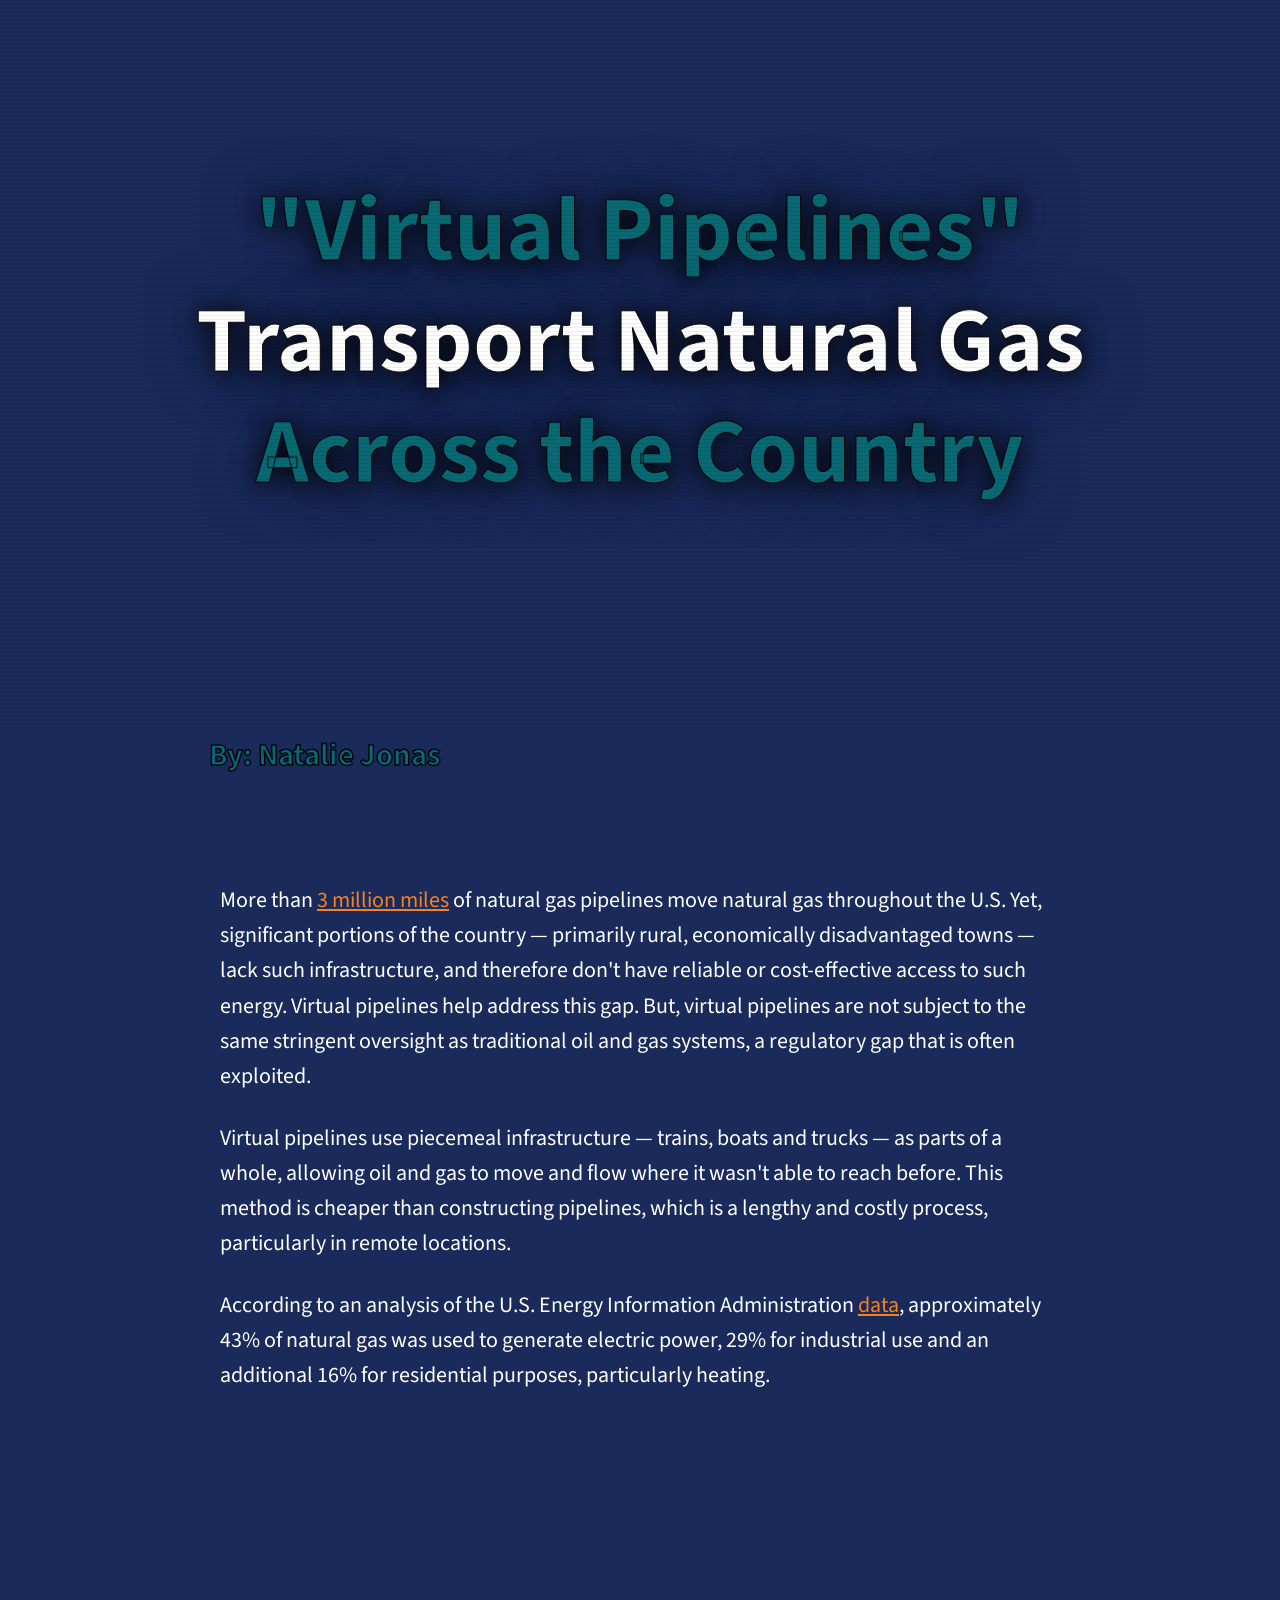
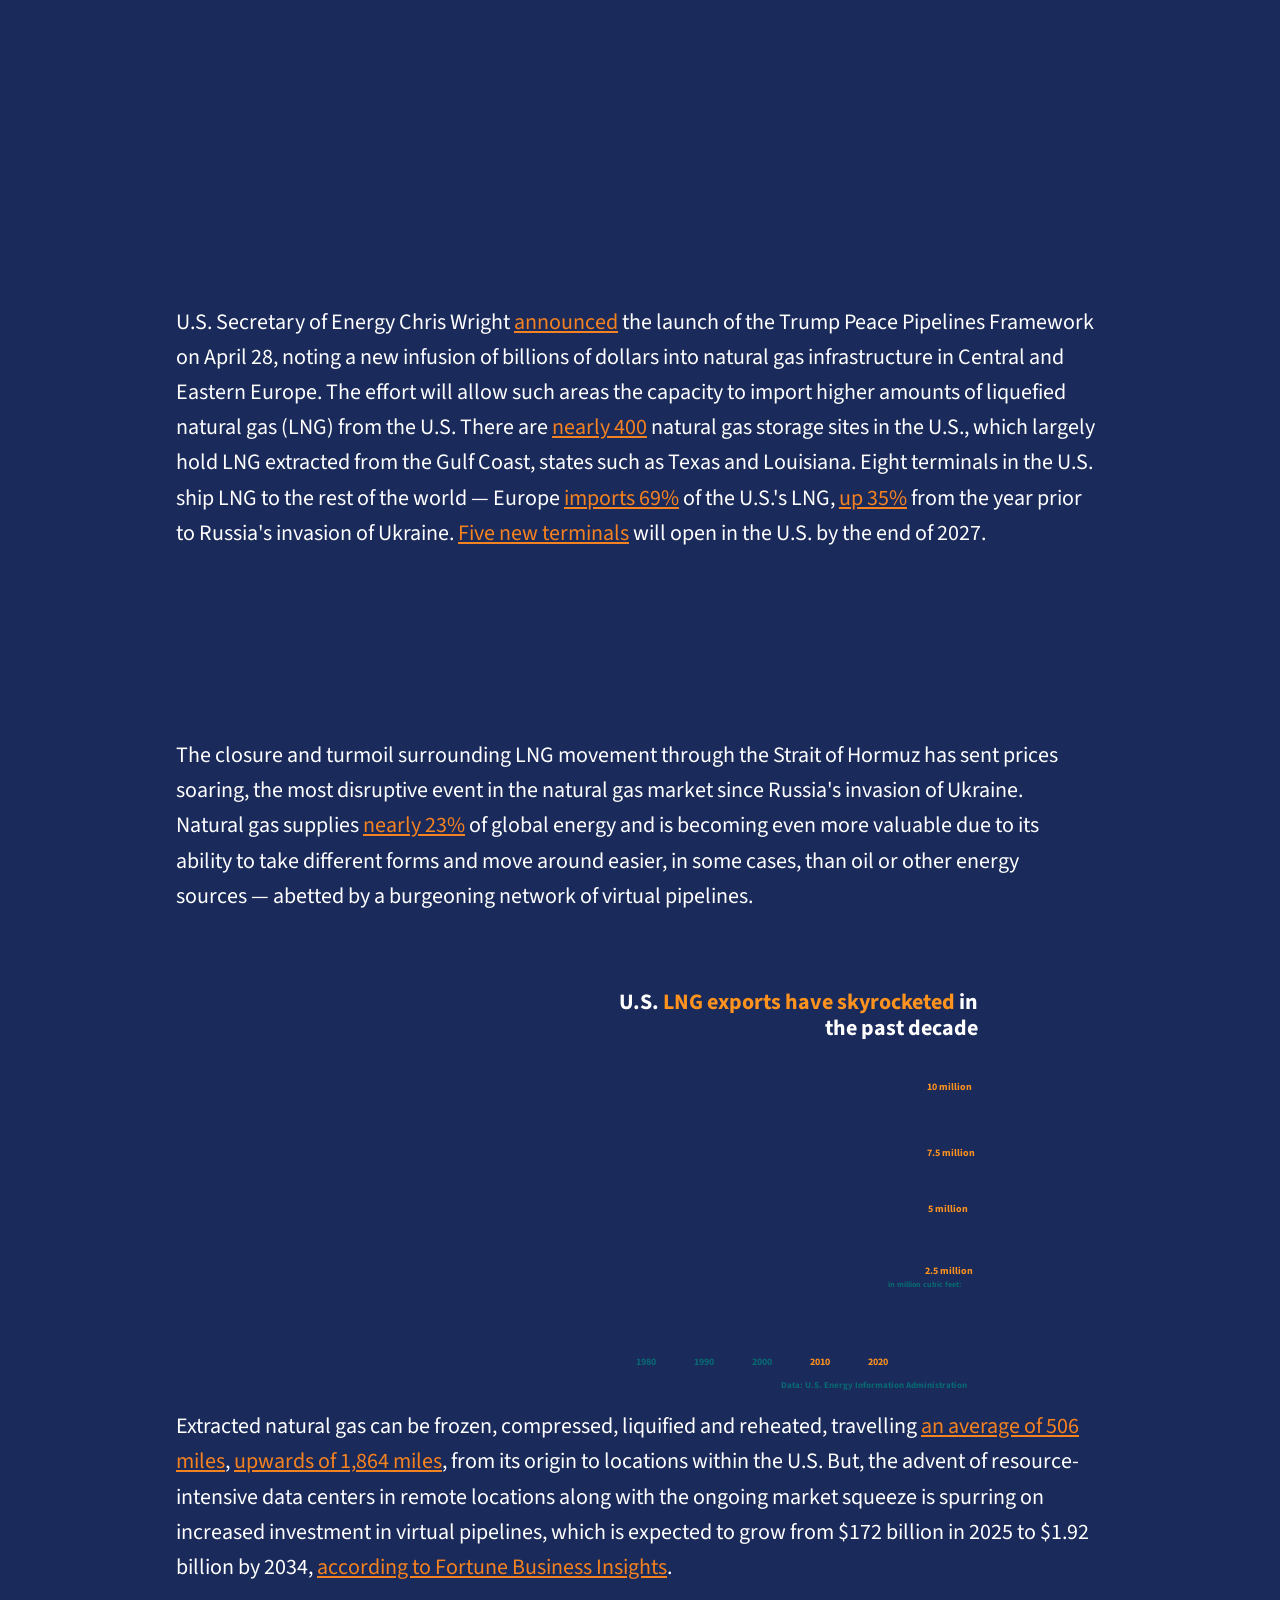
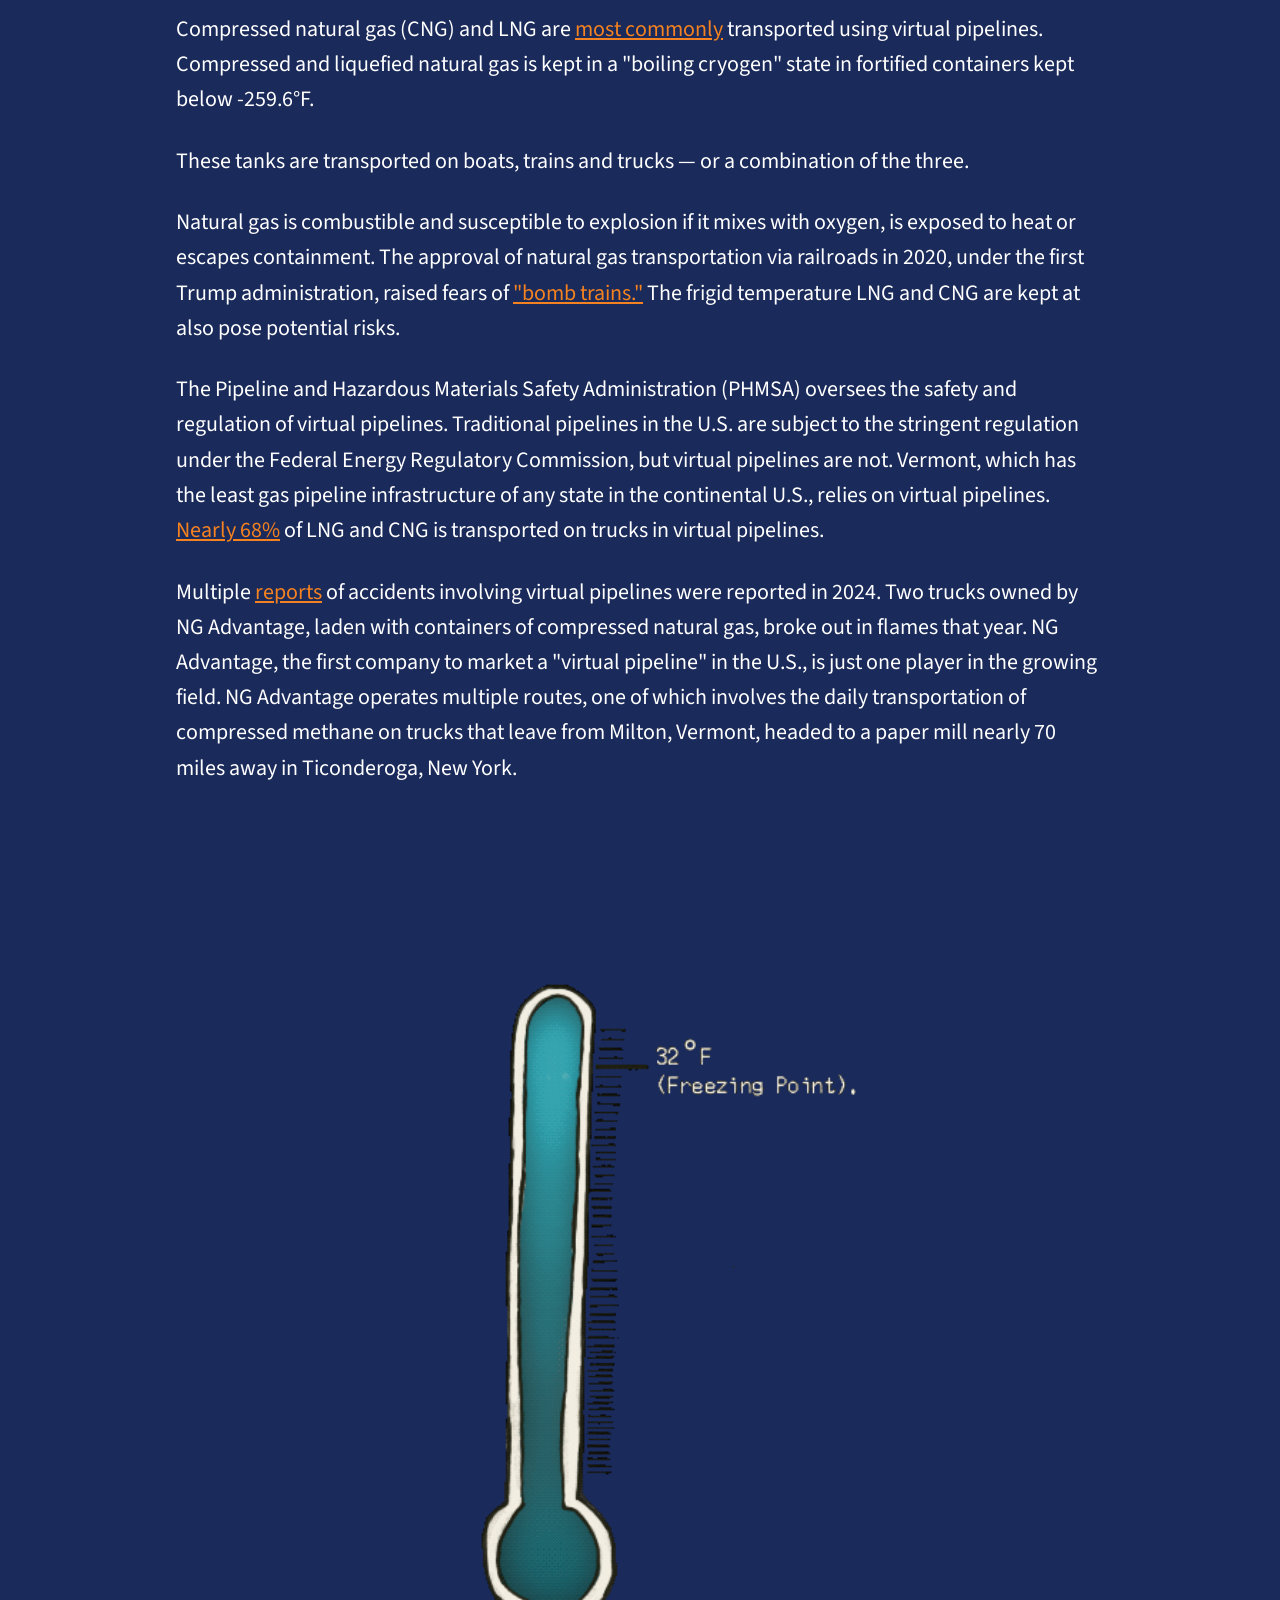
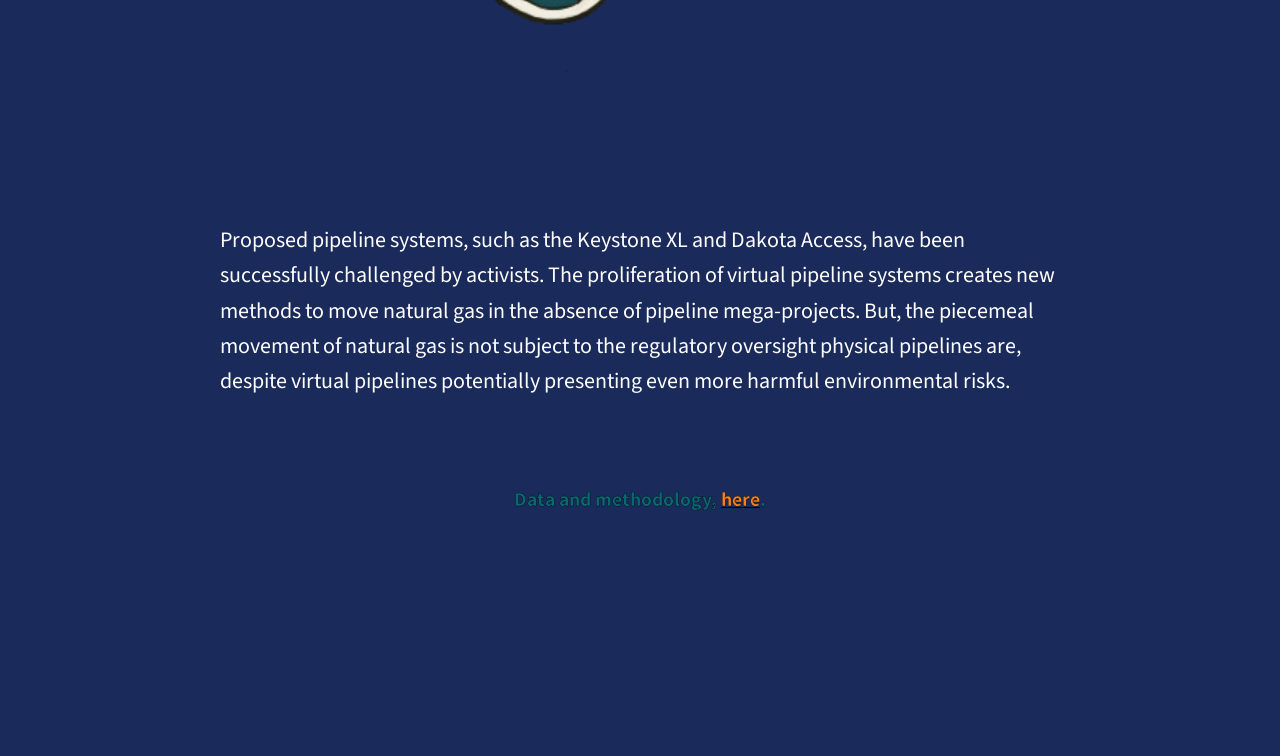
==== index.html @ 851aa44e "Add files via upload" ====
<!DOCTYPE html>
<html>

<head>
    <meta charset="utf-8">
    <meta name="viewport" content="width=device-width, initial-scale=1">
    <title>Virtual Pipelines</title>
    <link rel="preconnect" href="https://fonts.googleapis.com">
    <link rel="preconnect" href="https://fonts.gstatic.com" crossorigin>
    <link href="https://fonts.googleapis.com/css2?family=Source+Sans+3:wght@400;700&display=swap" rel="stylesheet">
    <link rel="stylesheet" href="https://cdn.jsdelivr.net/npm/bulma@0.9.4/css/bulma.min.css">
    <style>
        html {
            background: #1a2a5a;
        }

        body {
            margin: 0;
            padding: 8em;
            font-size: 22px;
            font-family: 'Source Sans 3', sans-serif;
            text-rendering: optimizeLegibility;
            background: #1a2a5a;
            color: #ffffff;
        }

        .content {
            max-width: 1100px;
            margin: auto;
            padding-left: 2em;
            padding-right: 2em;
        }

        .header {
            padding: 2em 0 0.5em;
        }

        .graph-grid {
            display: grid;
            grid-template-columns: repeat(3, 1fr);
            gap: 1.2em;
            margin: 2em 0 3em;
        }

        .graph-cell {
            height: 375px;
            min-width: 0;
            overflow: hidden;
        }

        .graph-cell .flourish-embed,
        .graph-cell .flourish-embed iframe {
            width: 100% !important;
            height: 100% !important;
        }

        a {
            color: #F58220;
        }

        .footer {
            background: #1a2a5a;
            text-align: center;
            font-size: 0.9em;
            font-weight: bold;
            -webkit-text-stroke: 0.4px rgba(0,0,0,0.85);
            margin-top: 1em;
            padding: 2em 0;
        }

        figure {
            margin: 0;
            padding-bottom: 1.2em;
        }

        figcaption {
            font-size: 0.8em;
            text-align: center;
            margin-top: 0.5em;
            color: #666;
        }

        h1 {
            font-family: 'Source Sans 3', sans-serif;
            font-weight: bold;
            font-size: 3em;
            line-height: 1.2;
            margin: 0 0 0.5em;
        }

        .subhead {
            font-family: 'Source Sans 3', sans-serif;
        }

        iframe,
        img,
        video {
            max-width: 100%;
        }

        p {
            line-height: 1.6;
            margin: 0;
            padding-bottom: 1.2em;
        }

        .full-width figure {
            text-align: center;
        }

        ul {
            margin: 0;
            padding-left: 1.5em;
            padding-bottom: 1em;
            line-height: 1.6;
        }

        iframe {
            padding-bottom: 1.2em;
        }

        code {
            font-family: 'Courier New', monospace;
            background: #fff880;
        }

        .title-screen {
            position: relative;
            min-height: 70vh;
            display: flex;
            align-items: center;
            justify-content: center;
            text-align: center;
            margin: -8em -8em 0;
            padding: 8em;
            box-sizing: border-box;
        }

        .title-screen::before {
            content: '';
            position: absolute;
            inset: 0;
            background: repeating-linear-gradient(
                0deg,
                transparent,
                transparent 3px,
                rgba(0,0,0,0.07) 3px,
                rgba(0,0,0,0.07) 4px
            );
            z-index: 3;
            pointer-events: none;
        }

        .transition-zone {
            position: relative;
            z-index: 200;
            transform: translateZ(0);
            margin: -16em -8em 0;
            padding: 16em 8em 3em;
            box-sizing: border-box;
            background: transparent;
        }

        .transition-zone .byline {
            max-width: 1100px;
            margin: 0 auto;
            padding: 0 1.5em;
        }

        .title-screen h1 {
            position: relative;
            z-index: 1;
            font-size: 4.2em;
            -webkit-text-stroke: 1px rgba(0,0,0,0.85);
            text-shadow: 0 2px 24px rgba(0,0,0,0.9), 0 0 60px rgba(0,0,0,0.6);
        }

        .sticky-panel {
            position: absolute;
            inset: 0;
            display: flex;
            flex-direction: column;
            align-items: center;
            justify-content: center;
            padding: 3em 2.5em;
            box-sizing: border-box;
            opacity: 0;
            transform: translateY(18px) scale(0.97);
            transition: opacity 0.45s ease, transform 0.45s ease;
            pointer-events: none;
            text-align: center;
            z-index: 1;
        }

        .sticky-panel.is-visible {
            opacity: 1;
            transform: translateY(0) scale(1);
        }

        .sticky-stat {
            font-family: 'Source Sans 3', sans-serif;
            font-size: clamp(2.8em, 5vw, 4.5em);
            font-weight: bold;
            color: #F58220;
            line-height: 1.05;
            letter-spacing: -0.02em;
            margin-bottom: 0.4em;
            text-shadow: 0 3px 24px rgba(0,0,0,0.5);
        }

        .sticky-detail {
            font-size: clamp(0.85em, 1.1vw, 1.05em);
            color: rgba(255,255,255,0.88);
            max-width: 300px;
            line-height: 1.6;
            border-top: 1px solid rgba(245,130,32,0.4);
            padding-top: 0.75em;
        }

        @media (max-width: 640px) {
            body {
                font-size: 14px;
            }

            .content {
                padding-left: 1.5em;
                padding-right: 1.5em;
            }

        }
    </style>
    <link href="scrolly-styles.css" rel="stylesheet">
    <script src="https://unpkg.com/intersection-observer@0.5.1/intersection-observer.js"></script>
    <script src="https://cdnjs.cloudflare.com/ajax/libs/scrollama/3.2.0/scrollama.min.js"></script>
    <script src="https://cdnjs.cloudflare.com/ajax/libs/d3/7.3.0/d3.min.js"></script>
</head>

<body>
    <div class="title-screen">
        <img src="truck.gif" alt="" style="position:absolute;width:65%;height:auto;bottom:-10%;left:0;z-index:0;pointer-events:none;">
        <h1><span style="color:#096872">"Virtual Pipelines"</span> Transport Natural Gas <span style="color:#096872">Across the Country</span></h1>
    </div>
    <div class="transition-zone">
        <div class="byline">
            <p style="font-weight:bold; color:#096872; font-size:1.4em; -webkit-text-stroke:1.5px rgba(0,0,0,0.9);">By: Natalie Jonas</p>
        </div>
    </div>
    <div class="content">
        <p>More than <a href="https://www.eia.gov/energyexplained/natural-gas/natural-gas-pipelines.php">3 million miles</a> of natural gas pipelines move natural gas throughout the U.S. Yet, significant portions of the country — primarily rural, economically disadvantaged towns — lack such infrastructure, and therefore don't have reliable or cost-effective access to such energy. Virtual pipelines help address this gap. But, virtual pipelines are not subject to the same stringent oversight as traditional oil and gas systems, a regulatory gap that is often exploited.</p>
        <p>Virtual pipelines use piecemeal infrastructure — trains, boats and trucks — as parts of a whole, allowing oil and gas to move and flow where it wasn't able to reach before. This method is cheaper than constructing pipelines, which is a lengthy and costly process, particularly in remote locations.</p>
        <p>According to an analysis of the U.S. Energy Information Administration <a href="https://www.eia.gov/naturalgas/">data</a>, approximately 43% of natural gas was used to generate electric power, 29% for industrial use and an additional 16% for residential purposes, particularly heating.</p>
    </div>
    <div class="content">
        <div class="graph-grid">
            <div class="graph-cell"><div class="flourish-embed flourish-hierarchy" data-src="visualisation/28760438"><script src="https://public.flourish.studio/resources/embed.js"></script></div></div>
            <div class="graph-cell"><div class="flourish-embed flourish-hierarchy" data-src="visualisation/28761338"><script src="https://public.flourish.studio/resources/embed.js"></script></div></div>
            <div class="graph-cell"><div class="flourish-embed flourish-hierarchy" data-src="visualisation/28761430"><script src="https://public.flourish.studio/resources/embed.js"></script></div></div>
        </div>
    </div>
        <p style="padding-bottom:5em;"> U.S. Secretary of Energy Chris Wright <a href="https://www.energy.gov/articles/secretary-wright-signs-agreements-grow-american-lng-exports-advances-trump-peace-pipelines">announced</a> the launch of the Trump Peace Pipelines Framework on April 28, noting a new infusion of billions of dollars into natural gas infrastructure in Central and Eastern Europe. The effort will allow such areas the capacity to import higher amounts of liquefied natural gas (LNG) from the U.S. There are <a href="https://ballotpedia.org/Natural_gas_storage">nearly 400</a> natural gas storage sites in the U.S., which largely hold LNG extracted from the Gulf Coast, states such as Texas and Louisiana. Eight terminals in the U.S. ship LNG to the rest of the world — Europe <a href="https://www.eia.gov/todayinenergy/detail.php?id=67224">imports 69%</a> of the U.S.'s LNG, <a href="https://www.eia.gov/todayinenergy/detail.php?id=67224">up 35%</a> from the year prior to Russia's invasion of Ukraine</a>. <a href="https://www.nytimes.com/2026/04/28/business/energy-environment/iran-hormuz-lng-united-states.html">Five new terminals</a> will open in the U.S. by the end of 2027.</p>
<div class="columns is-gapless" style="margin:1.5em 0 0; align-items:center;">
    <div class="column is-5" style="padding:2em 2em 2em 0;">
        <p style="line-height:1.6; margin:0;">The closure and turmoil surrounding LNG movement through the Strait of Hormuz has sent prices soaring, the most disruptive event in the natural gas market since Russia's invasion of Ukraine. Natural gas supplies <a href="https://www.iea.org/world/energy-mix">nearly 23%</a> of global energy and is becoming even more valuable due to its ability to take different forms and move around easier, in some cases, than oil or other energy sources — abetted by a burgeoning network of virtual pipelines.</p>
    </div>
    <div class="column is-7">
        <style media="screen,print">
        #g-lng_exports-box, #g-lng_exports-box .g-artboard { margin:0 auto; }
        #g-lng_exports-box p { margin:0; }
        #g-lng_exports-box .g-aiAbs { position:absolute; }
        #g-lng_exports-box .g-aiImg { position:absolute; top:0; display:block; width:100% !important; }
        #g-lng_exports-box .g-aiSymbol { position:absolute; box-sizing:border-box; }
        #g-lng_exports-box .g-aiPointText p { white-space:nowrap; }
        #g-lng_exports-full { position:relative; overflow:hidden; }
        #g-lng_exports-full p { font-weight:700; line-height:12px; height:auto; opacity:1; letter-spacing:0em; font-size:10px; text-align:left; color:rgb(255,147,30); text-transform:none; padding-bottom:0; padding-top:0; mix-blend-mode:normal; font-style:normal; position:static; }
        #g-lng_exports-full .g-pstyle0 { line-height:26px; height:26px; font-size:22px; text-align:right; }
        #g-lng_exports-full .g-pstyle1 { line-height:26px; height:26px; font-size:22px; text-align:right; color:rgb(255,255,255); }
        #g-lng_exports-full .g-pstyle2 { height:12px; }
        #g-lng_exports-full .g-pstyle3 { line-height:10px; height:10px; font-size:8px; color:rgb(9,104,114); }
        #g-lng_exports-full .g-pstyle4 { height:12px; color:rgb(9,104,114); }
        #g-lng_exports-full .g-pstyle5 { line-height:11px; height:11px; font-size:9px; color:rgb(9,104,114); }
        #g-lng_exports-full .g-cstyle0 { color:rgb(255,255,255); }
        #g-lng_exports-medium { position:relative; overflow:hidden; }
        #g-lng_exports-medium p { font-weight:700; line-height:10px; height:auto; opacity:1; letter-spacing:0em; font-size:8px; text-align:left; color:rgb(255,147,30); text-transform:none; padding-bottom:0; padding-top:0; mix-blend-mode:normal; font-style:normal; position:static; }
        #g-lng_exports-medium .g-pstyle0 { line-height:26px; height:26px; font-size:22px; text-align:right; }
        #g-lng_exports-medium .g-pstyle1 { line-height:26px; height:26px; font-size:22px; text-align:right; color:rgb(255,255,255); }
        #g-lng_exports-medium .g-pstyle2 { height:10px; }
        #g-lng_exports-medium .g-pstyle3 { line-height:8px; height:8px; font-size:7px; color:rgb(9,104,114); }
        #g-lng_exports-medium .g-pstyle4 { height:10px; color:rgb(9,104,114); }
        #g-lng_exports-medium .g-pstyle5 { line-height:9px; height:9px; color:rgb(9,104,114); }
        #g-lng_exports-medium .g-cstyle0 { color:rgb(255,255,255); }
        #g-lng_exports-mobile { position:relative; overflow:hidden; }
        #g-lng_exports-mobile p { font-weight:700; line-height:13px; height:auto; opacity:1; letter-spacing:0em; font-size:11px; text-align:left; color:rgb(255,147,30); text-transform:none; padding-bottom:0; padding-top:0; mix-blend-mode:normal; font-style:normal; position:static; }
        #g-lng_exports-mobile .g-pstyle0 { line-height:22px; height:22px; font-size:18px; text-align:right; }
        #g-lng_exports-mobile .g-pstyle1 { line-height:22px; height:22px; font-size:18px; text-align:right; color:rgb(255,255,255); }
        #g-lng_exports-mobile .g-pstyle2 { height:13px; }
        #g-lng_exports-mobile .g-pstyle3 { line-height:11px; height:11px; font-size:9px; color:rgb(9,104,114); }
        #g-lng_exports-mobile .g-pstyle4 { height:13px; color:rgb(9,104,114); }
        #g-lng_exports-mobile .g-pstyle5 { line-height:12px; height:12px; font-size:10px; color:rgb(9,104,114); }
        #g-lng_exports-mobile .g-cstyle0 { color:rgb(255,255,255); }
        </style>
        <div id="g-lng_exports-box" class="ai2html">
        <div id="g-lng_exports-full" class="g-artboard" style="width:700px; height:425px;" data-aspect-ratio="1.647" data-min-width="700">
        <div style=""></div>
        <img id="g-lng_exports-full-img" class="g-aiImg" alt="" src="ai2html-output/lng_exports-full.png"/>
        <div id="g-ai0-1" class="g-ai2html-settings g-aiAbs g-aiPointText" style="top:7.5485%;margin-top:-27.1px;right:1.6915%;width:386px;">
        <p class="g-pstyle0"><span class="g-cstyle0">U.S. </span>LNG exports have skyrocketed<span class="g-cstyle0"> in </span></p>
        <p class="g-pstyle1">the past decade</p>
        </div>
        <div id="g-ai0-2" class="g-ai2html-settings g-aiAbs g-aiPointText" style="top:24.3551%;margin-top:-6.5px;left:91.0473%;width:68px;"><p class="g-pstyle2">10 million</p></div>
        <div id="g-ai0-3" class="g-ai2html-settings g-aiAbs g-aiPointText" style="top:39.8845%;margin-top:-6.5px;left:91.0174%;width:71px;"><p class="g-pstyle2">7.5 million</p></div>
        <div id="g-ai0-4" class="g-ai2html-settings g-aiAbs g-aiPointText" style="top:53.061%;margin-top:-6.5px;left:91.1495%;width:63px;"><p class="g-pstyle2">5 million</p></div>
        <div id="g-ai0-5" class="g-ai2html-settings g-aiAbs g-aiPointText" style="top:67.6492%;margin-top:-6.5px;left:90.6832%;width:71px;"><p class="g-pstyle2">2.5 million</p></div>
        <div id="g-ai0-6" class="g-ai2html-settings g-aiAbs g-aiPointText" style="top:70.982%;margin-top:-5.7px;left:85.4264%;width:117px;"><p class="g-pstyle3">in million cubic feet:</p></div>
        <div id="g-ai0-7" class="g-ai2html-settings g-aiAbs g-aiPointText" style="top:89.061%;margin-top:-6.5px;left:49.454%;width:44px;"><p class="g-pstyle4">1980</p></div>
        <div id="g-ai0-8" class="g-ai2html-settings g-aiAbs g-aiPointText" style="top:89.061%;margin-top:-6.5px;left:57.7366%;width:44px;"><p class="g-pstyle4">1990</p></div>
        <div id="g-ai0-9" class="g-ai2html-settings g-aiAbs g-aiPointText" style="top:89.061%;margin-top:-6.5px;left:66.0206%;width:44px;"><p class="g-pstyle4">2000</p></div>
        <div id="g-ai0-10" class="g-ai2html-settings g-aiAbs g-aiPointText" style="top:89.061%;margin-top:-6.5px;left:74.3046%;width:44px;"><p class="g-pstyle2">2010</p></div>
        <div id="g-ai0-11" class="g-ai2html-settings g-aiAbs g-aiPointText" style="top:89.061%;margin-top:-6.5px;left:82.5871%;width:44px;"><p class="g-pstyle2">2020</p></div>
        <div id="g-ai0-12" class="g-ai2html-settings g-aiAbs g-aiPointText" style="top:94.5902%;margin-top:-6px;left:70.1889%;width:215px;"><p class="g-pstyle5">Data: U.S. Energy Information Administration </p></div>
        </div>
        <div id="g-lng_exports-medium" class="g-artboard" style="width:490px; height:350px;" data-aspect-ratio="1.4" data-min-width="490" data-max-width="699">
        <div style=""></div>
        <img id="g-lng_exports-medium-img" class="g-aiImg" alt="" src="ai2html-output/lng_exports-medium.png"/>
        <div id="g-ai1-1" class="g-ai2html-settings g-aiAbs g-aiPointText" style="top:8.0232%;margin-top:-27.1px;right:1.5322%;width:419px;">
        <p class="g-pstyle0"><span class="g-cstyle0">U.S. </span>LNG exports have skyrocketed<span class="g-cstyle0"> in </span></p>
        <p class="g-pstyle1">the past decade</p>
        </div>
        <div id="g-ai1-2" class="g-ai2html-settings g-aiAbs g-aiPointText" style="top:27.583%;margin-top:-5.5px;left:88.9469%;width:64px;"><p class="g-pstyle2">10 million</p></div>
        <div id="g-ai1-3" class="g-ai2html-settings g-aiAbs g-aiPointText" style="top:43.0116%;margin-top:-5.5px;left:88.9076%;width:67px;"><p class="g-pstyle2">7.5 million</p></div>
        <div id="g-ai1-4" class="g-ai2html-settings g-aiAbs g-aiPointText" style="top:56.4402%;margin-top:-5.5px;left:89.0804%;width:59px;"><p class="g-pstyle2">5 million</p></div>
        <div id="g-ai1-5" class="g-ai2html-settings g-aiAbs g-aiPointText" style="top:70.7259%;margin-top:-5.5px;left:88.4706%;width:67px;"><p class="g-pstyle2">2.5 million</p></div>
        <div id="g-ai1-6" class="g-ai2html-settings g-aiAbs g-aiPointText" style="top:82.0615%;margin-top:-4.2px;left:74.4242%;width:111px;"><p class="g-pstyle3">in million cubic feet:</p></div>
        <div id="g-ai1-7" class="g-ai2html-settings g-aiAbs g-aiPointText" style="top:92.4402%;margin-top:-5.5px;left:34.537%;width:42px;"><p class="g-pstyle4">1980</p></div>
        <div id="g-ai1-8" class="g-ai2html-settings g-aiAbs g-aiPointText" style="top:92.4402%;margin-top:-5.5px;left:45.3719%;width:42px;"><p class="g-pstyle4">1990</p></div>
        <div id="g-ai1-9" class="g-ai2html-settings g-aiAbs g-aiPointText" style="top:92.4402%;margin-top:-5.5px;left:56.2085%;width:42px;"><p class="g-pstyle4">2000</p></div>
        <div id="g-ai1-10" class="g-ai2html-settings g-aiAbs g-aiPointText" style="top:92.4402%;margin-top:-5.5px;left:67.045%;width:42px;"><p class="g-pstyle2">2010</p></div>
        <div id="g-ai1-11" class="g-ai2html-settings g-aiAbs g-aiPointText" style="top:92.4402%;margin-top:-5.5px;left:77.8799%;width:42px;"><p class="g-pstyle2">2020</p></div>
        <div id="g-ai1-12" class="g-ai2html-settings g-aiAbs g-aiPointText" style="top:97.8937%;margin-top:-4.6px;left:61.6614%;width:199px;"><p class="g-pstyle5">Data: U.S. Energy Information Administration </p></div>
        </div>
        <div id="g-lng_exports-mobile" class="g-artboard" style="max-width:375px; max-height:471px;" data-aspect-ratio="0.797" data-min-width="0" data-max-width="489">
        <div style="padding:0 0 125.5467% 0;"></div>
        <img id="g-lng_exports-mobile-img" class="g-aiImg" alt="" src="ai2html-output/lng_exports-mobile.png"/>
        <div id="g-ai2-1" class="g-ai2html-settings g-aiAbs g-aiPointText" style="top:7.3616%;margin-top:-22.7px;right:1.969%;width:299px;">
        <p class="g-pstyle0"><span class="g-cstyle0">U.S. </span>LNG exports have skyrocketed<span class="g-cstyle0"> in </span></p>
        <p class="g-pstyle1">the past decade</p>
        </div>
        <div id="g-ai2-2" class="g-ai2html-settings g-aiAbs g-aiPointText" style="top:14.8642%;margin-top:-7px;left:85.5042%;width:67px;"><p class="g-pstyle2">10 million</p></div>
        <div id="g-ai2-3" class="g-ai2html-settings g-aiAbs g-aiPointText" style="top:30.1573%;margin-top:-7px;left:85.45%;width:70px;"><p class="g-pstyle2">7.5 million</p></div>
        <div id="g-ai2-4" class="g-ai2html-settings g-aiAbs g-aiPointText" style="top:43.1139%;margin-top:-7px;left:85.6891%;width:61px;"><p class="g-pstyle2">5 million</p></div>
        <div id="g-ai2-5" class="g-ai2html-settings g-aiAbs g-aiPointText" style="top:57.345%;margin-top:-7px;left:84.8458%;width:70px;"><p class="g-pstyle2">2.5 million</p></div>
        <div id="g-ai2-6" class="g-ai2html-settings g-aiAbs g-aiPointText" style="top:68.3714%;margin-top:-5.9px;left:67.7948%;width:115px;"><p class="g-pstyle3">in million cubic feet:</p></div>
        <div id="g-ai2-7" class="g-ai2html-settings g-aiAbs g-aiPointText" style="top:78.3731%;margin-top:-7px;left:10.2911%;width:44px;"><p class="g-pstyle4">1980</p></div>
        <div id="g-ai2-8" class="g-ai2html-settings g-aiAbs g-aiPointText" style="top:78.3731%;margin-top:-7px;left:25.2685%;width:44px;"><p class="g-pstyle4">1990</p></div>
        <div id="g-ai2-9" class="g-ai2html-settings g-aiAbs g-aiPointText" style="top:78.3731%;margin-top:-7px;left:40.2484%;width:44px;"><p class="g-pstyle4">2000</p></div>
        <div id="g-ai2-10" class="g-ai2html-settings g-aiAbs g-aiPointText" style="top:78.3731%;margin-top:-7px;left:55.2284%;width:44px;"><p class="g-pstyle2">2010</p></div>
        <div id="g-ai2-11" class="g-ai2html-settings g-aiAbs g-aiPointText" style="top:78.3731%;margin-top:-7px;left:70.2057%;width:44px;"><p class="g-pstyle2">2020</p></div>
        <div id="g-ai2-12" class="g-ai2html-settings g-aiAbs g-aiPointText" style="top:83.7801%;margin-top:-6.4px;left:47.7859%;width:209px;"><p class="g-pstyle5">Data: U.S. Energy Information Administration </p></div>
        </div>
        </div>
        </div>
    </div>
</div>
        <p style="margin-top:0;">Extracted natural gas can be frozen, compressed, liquified and reheated, travelling <a href="https://pubs.acs.org/doi/10.1021/acs.est.2c01205">an average of 506 miles</a>, <a href="https://pubs.acs.org/doi/10.1021/acs.est.2c01205">upwards of 1,864 miles</a>, from its origin to locations within the U.S. But, the advent of resource-intensive data centers in remote locations along with the ongoing market squeeze is spurring on increased investment in virtual pipelines, which is expected to grow from $172 billion in 2025 to $1.92 billion by 2034, <a href="https://www.fortunebusinessinsights.com/industry-reports/virtual-pipeline-market-101758">according to Fortune Business Insights</a>.</p>
    <section id="scrolly-ai2html" class="scrolly-container">
        <div class="columns is-gapless">
        <div class="column is-6 steps-container-col">
        <div class="steps-container">
            <div class="step" id="step-one">
                <div>
                    <p>Compressed natural gas (CNG) and LNG are <a href="https://www.fortunebusinessinsights.com/industry-reports/virtual-pipeline-market-101758">most commonly</a> transported using virtual pipelines. Compressed and liquefied natural gas is kept in a "boiling cryogen" state in fortified containers kept below -259.6°F.</p>
                    <p>These tanks are transported on boats, trains and trucks — or a combination of the three.</p>
                </div>
            </div>
            <div class="step" id="step-two">
                <div><p>Natural gas is combustible and susceptible to explosion if it mixes with oxygen, is exposed to heat or escapes containment. The approval of natural gas transportation via railroads in 2020, under the first Trump administration, raised fears of <a href="https://vjel.vermontlaw.edu/top-ten/2020/12/unearthing-virtual-pipelines/">"bomb trains."</a> The frigid temperature LNG and CNG are kept at also pose potential risks.</p></div>
            </div>
            <div class="step" id="step-three">
                <div><p>The Pipeline and Hazardous Materials Safety Administration (PHMSA) oversees the safety and regulation of virtual pipelines. Traditional pipelines in the U.S. are subject to the stringent regulation under the Federal Energy Regulatory Commission, but virtual pipelines are not. Vermont, which has the least gas pipeline infrastructure of any state in the continental U.S., relies on virtual pipelines. <a href="https://marketintelo.com/report/virtual-pipeline-market">Nearly 68%</a> of LNG and CNG is transported on trucks in virtual pipelines.</p></div>
            </div>
            <div class="step" id="step-four">
                <div><p>Multiple <a href="https://vnews.com/2024/08/23/virtual-pipeline-of-gas-tankers-in-champlain-valley-sparks-concern-56615943/">reports</a> of accidents involving virtual pipelines were reported in 2024. Two trucks owned by NG Advantage, laden with containers of compressed natural gas, broke out in flames that year. NG Advantage, the first company to market a "virtual pipeline" in the U.S., is just one player in the growing field. NG Advantage operates multiple routes, one of which involves the daily transportation of compressed methane on trucks that leave from Milton, Vermont, headed to a paper mill nearly 70 miles away in Ticonderoga, New York.</p></div>
            </div>
        </div>
        </div>
        <div class="column is-6 sticky-col">
        <div class="sticky-thing">
            <img id="scrolly-sticky-img" src="thermometer.gif" alt="" style="width:100%;height:auto;display:block;transition:transform 0.4s ease;">
        </div><!-- /sticky-thing -->
        </div><!-- /column is-7 -->
        </div><!-- /columns -->
    </section>
    <div class="content" style="padding-top: 3em;">
        <p>Proposed pipeline systems, such as the Keystone XL and Dakota Access, have been successfully challenged by activists. The proliferation of virtual pipeline systems creates new methods to move natural gas in the absence of pipeline mega-projects. But, the piecemeal movement of natural gas is not subject to the regulatory oversight physical pipelines are, despite virtual pipelines potentially presenting even more harmful environmental risks.</p>
    </div>
    <style>
        .hidden {
            display: none;
        }
    </style>
    <script>
        /* Add your step-based graphic changes here */
        d3.select("#step-one").on('stepin', function (e) {
            console.log("step one")
        })
        d3.select("#step-two").on('stepin', function (e) {
            const img = document.getElementById('scrolly-sticky-img')
            img.src = 'thermometer.gif'
            img.style.transform = 'scale(1)'
        })
        d3.select("#step-three").on('stepin', function (e) {
            const img = document.getElementById('scrolly-sticky-img')
            img.src = 'train.gif'
            img.style.transform = 'scale(1.4)'
        })
        d3.select("#step-four").on('stepin', function (e) {
            const img = document.getElementById('scrolly-sticky-img')
            img.src = 'train.gif'
            img.style.transform = 'scale(1.4)'
        })
        d3.select("#step-five").on('stepin', function (e) {
            console.log("step five")
        })
    </script>



    <script>
        /*************
        
        This is the JavaScript that makes the scrolly work 
        
        *************/

        /* 
        This part attaches a scroll to the element with id="scrolly-ai2html"    
        */
        (() => {
            const steps = Array.from(document.querySelectorAll('#scrolly-ai2html .step'))
            const label = document.getElementById('step-label')
            const stepNames = ['01', '02', '03', '04', '05']

            const panels = Array.from(document.querySelectorAll('.sticky-panel'))

            function activateStep(index) {
                steps.forEach(el => el.classList.remove('is-active'))
                panels.forEach(p => p.classList.remove('is-visible'))
                if (index >= 0 && index < steps.length) {
                    steps[index].classList.add('is-active')
                    if (label) label.textContent = stepNames[index] + ' / ' + stepNames[stepNames.length - 1]
                    if (panels[index]) panels[index].classList.add('is-visible')
                }
            }

            const scroller = scrollama()
            scroller
                .setup({
                    step: '#scrolly-ai2html .step',
                    offset: 0.55,
                    debug: false,
                })
                .onStepEnter(({ element, index }) => {
                    activateStep(index)
                    element.dispatchEvent(new CustomEvent('stepin'))
                })
                .onStepExit(({ element, index, direction }) => {
                    if (direction === 'up' && index > 0) activateStep(index - 1)
                    else if (direction === 'down' && index === steps.length - 1) steps.forEach(el => el.classList.remove('is-active'))
                    element.dispatchEvent(new CustomEvent('stepout'))
                })

            window.addEventListener('resize', scroller.resize)

            window.addEventListener('scroll', function () {
                let activeIndex = -1;
                steps.forEach(function (step, i) {
                    const rect = step.getBoundingClientRect();
                    if (rect.top < window.innerHeight * 0.6) {
                        activeIndex = i;
                    }
                });
                activateStep(activeIndex);
            }, { passive: true });
        })()

    </script>

    <script type="text/javascript">
            (function () {
                // only want one resizer on the page
                if (document.documentElement.className.indexOf("g-resizer-v3-init") > -1) return;
                document.documentElement.className += " g-resizer-v3-init";
                // require IE9+
                if (!("querySelector" in document)) return;
                function resizer() {
                    var elements = Array.prototype.slice.call(document.querySelectorAll(".g-artboard[data-min-width]")),
                        widthById = {};
                    elements.forEach(function (el) {
                        var parent = el.parentNode,
                            width = widthById[parent.id] || parent.getBoundingClientRect().width,
                            minwidth = el.getAttribute("data-min-width"),
                            maxwidth = el.getAttribute("data-max-width");
                        widthById[parent.id] = width;

                        if (+minwidth <= width && (+maxwidth >= width || maxwidth === null)) {
                            el.style.display = "block";
                        } else {
                            el.style.display = "none";
                        }
                    });
                    try {
                        if (window.parent && window.parent.$) {
                            window.parent.$("body").trigger("resizedcontent", [window]);
                        }
                        if (window.require) {
                            require(['foundation/main'], function () {
                                require(['shared/interactive/instances/app-communicator'], function (AppCommunicator) {
                                    AppCommunicator.triggerResize();
                                });
                            });
                        }
                    } catch (e) { console.log(e); }
                }

                document.addEventListener('DOMContentLoaded', resizer);
                // feel free to replace throttle with _.throttle, if available
                window.addEventListener('resize', throttle(resizer, 200));

                function throttle(func, wait) {
                    // from underscore.js
                    var _now = Date.now || function () { return new Date().getTime(); },
                        context, args, result, timeout = null, previous = 0;
                    var later = function () {
                        previous = _now();
                        timeout = null;
                        result = func.apply(context, args);
                        if (!timeout) context = args = null;
                    };
                    return function () {
                        var now = _now(), remaining = wait - (now - previous);
                        context = this;
                        args = arguments;
                        if (remaining <= 0 || remaining > wait) {
                            if (timeout) {
                                clearTimeout(timeout);
                                timeout = null;
                            }
                            previous = now;
                            result = func.apply(context, args);
                            if (!timeout) context = args = null;
                        } else if (!timeout && options && options.trailing !== false) {
                            timeout = setTimeout(later, remaining);
                        }
                        return result;
                    };
                }


            })();
    </script>

    <script>
        (function () {
            const h1 = document.querySelector('.title-screen h1');
            let glitchTimer;

            function runGlitch() {
                const steps = 3 + Math.floor(Math.random() * 5);
                let t = 0;
                for (let i = 0; i < steps; i++) {
                    setTimeout(() => {
                        const x  = (Math.random() - 0.5) * 14;
                        const rx = (Math.random() - 0.5) * 10;
                        const cx = (Math.random() - 0.5) * 10;
                        h1.style.transform  = `translateX(${x}px) skewX(${(Math.random()-0.5)*2}deg)`;
                        h1.style.filter     = `drop-shadow(${rx}px 0 0 rgba(245,130,32,0.95)) drop-shadow(${cx}px 0 0 rgba(0,220,255,0.8))`;
                        // occasional full-row clip for a harder glitch hit
                        if (Math.random() > 0.6) {
                            const top = Math.random() * 80;
                            const bot = top + 5 + Math.random() * 20;
                            h1.style.clipPath = `inset(${top}% 0 ${100-bot}% 0)`;
                        }
                    }, t);
                    t += 30 + Math.random() * 70;
                }
                setTimeout(() => {
                    h1.style.transform = '';
                    h1.style.filter    = '';
                    h1.style.clipPath  = '';
                    glitchTimer = setTimeout(runGlitch, 1200 + Math.random() * 3800);
                }, t);
            }

            glitchTimer = setTimeout(runGlitch, 600);
        })();
    </script>

    <script>
        (function () {
            const bg = document.createElement('canvas');
            bg.id = 'bg-canvas';
            bg.style.cssText = 'position:fixed;top:0;left:0;width:100vw;height:100vh;z-index:-1;pointer-events:none;';
            document.body.prepend(bg);
            const ctx = bg.getContext('2d');

            function resize() { bg.width = innerWidth; bg.height = innerHeight; }
            window.addEventListener('resize', resize);
            resize();

            (function tick() {
                const t = Date.now() / 1000;
                const w = bg.width, h = bg.height;
                ctx.clearRect(0, 0, w, h);

                // slow breath: 6s cycle for main, 9s for orange
                const breathe = (Math.sin(t * (Math.PI * 2 / 6)) + 1) / 2;       // 0–1
                const orange  = (Math.sin(t * (Math.PI * 2 / 9) - 1) + 1) / 2;   // 0–1, offset phase

                // main center glow — deep blue breathing to teal
                const r1 = w * (0.55 + breathe * 0.2);
                const g1 = ctx.createRadialGradient(w * 0.5, h * 0.5, 0, w * 0.5, h * 0.5, r1);
                g1.addColorStop(0, `rgba(40,110,220,${0.55 + breathe * 0.25})`);
                g1.addColorStop(0.5, `rgba(20,60,130,${0.30 + breathe * 0.15})`);
                g1.addColorStop(1, 'rgba(0,0,0,0)');
                ctx.fillStyle = g1;
                ctx.fillRect(0, 0, w, h);

                // secondary teal glow — lower-left
                const r2 = w * (0.38 + breathe * 0.12);
                const g2 = ctx.createRadialGradient(w * 0.25, h * 0.7, 0, w * 0.25, h * 0.7, r2);
                g2.addColorStop(0, `rgba(9,104,114,${0.40 + breathe * 0.20})`);
                g2.addColorStop(1, 'rgba(0,0,0,0)');
                ctx.fillStyle = g2;
                ctx.fillRect(0, 0, w, h);

                // orange pulse — upper right, slow phase
                const r3 = w * (0.32 + orange * 0.15);
                const g3 = ctx.createRadialGradient(w * 0.78, h * 0.25, 0, w * 0.78, h * 0.25, r3);
                g3.addColorStop(0, `rgba(245,130,32,${0.14 + orange * 0.12})`);
                g3.addColorStop(1, 'rgba(0,0,0,0)');
                ctx.fillStyle = g3;
                ctx.fillRect(0, 0, w, h);

                requestAnimationFrame(tick);
            })();
        })();
    </script>

    <script>
        (() => {
            const zone = document.querySelector('.horiz-scroll-zone');
            const track = document.querySelector('.horiz-track');

            function updateHoriz() {
                const zoneTop = zone.offsetTop;
                const scrolled = window.scrollY - zoneTop;
                const totalScroll = zone.offsetHeight - window.innerHeight;
                const progress = Math.max(0, Math.min(1, scrolled / totalScroll));
                const maxShift = (track.children.length - 1) * (window.innerWidth * 0.6);
                track.style.transform = `translateX(-${progress * maxShift}px)`;
            }

            window.addEventListener('scroll', updateHoriz, { passive: true });
            window.addEventListener('resize', updateHoriz);
            updateHoriz();
        })();
    </script>
    <div class="footer">
        <p><span style="color:#096872">Data and methodology, </span><a href="https://github.com/natalierjonas/virtual-pipelines">here</a><span style="color:#096872">.</span></p>
    </div>
</body>

</html>
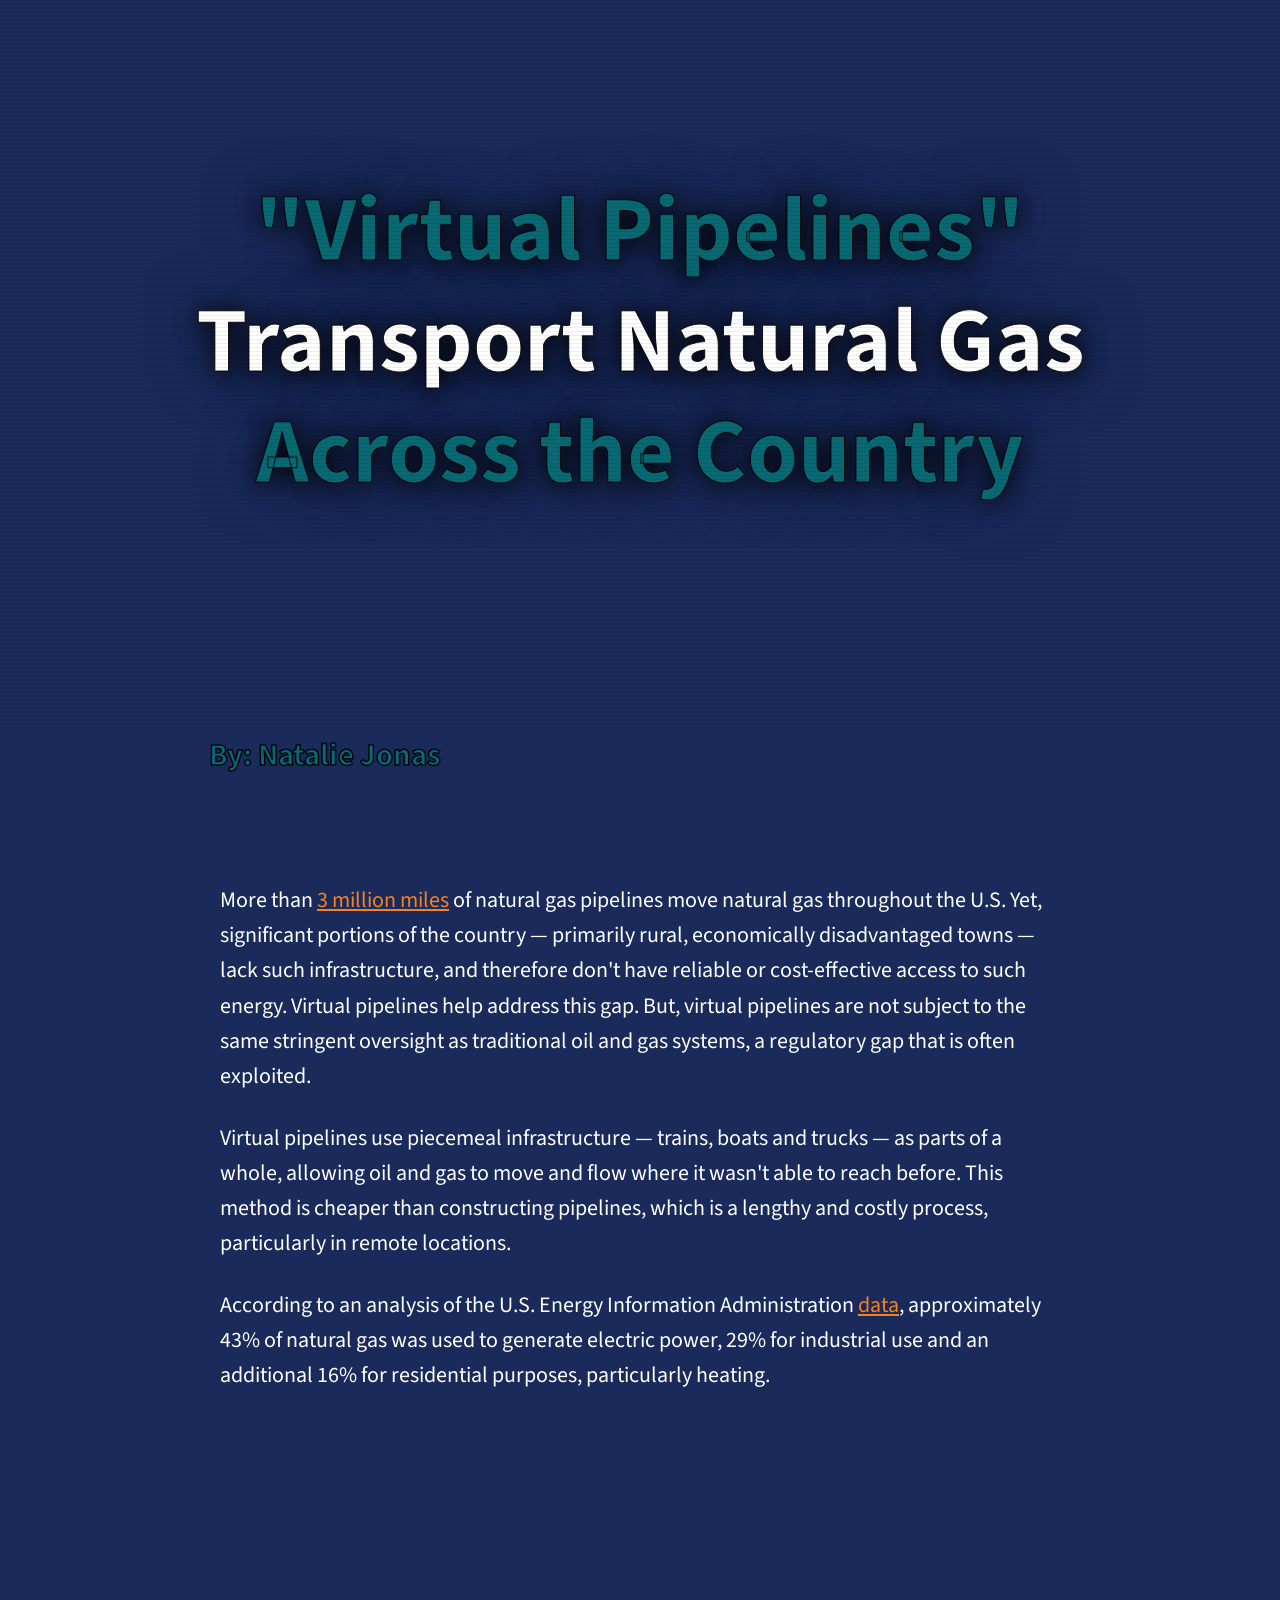
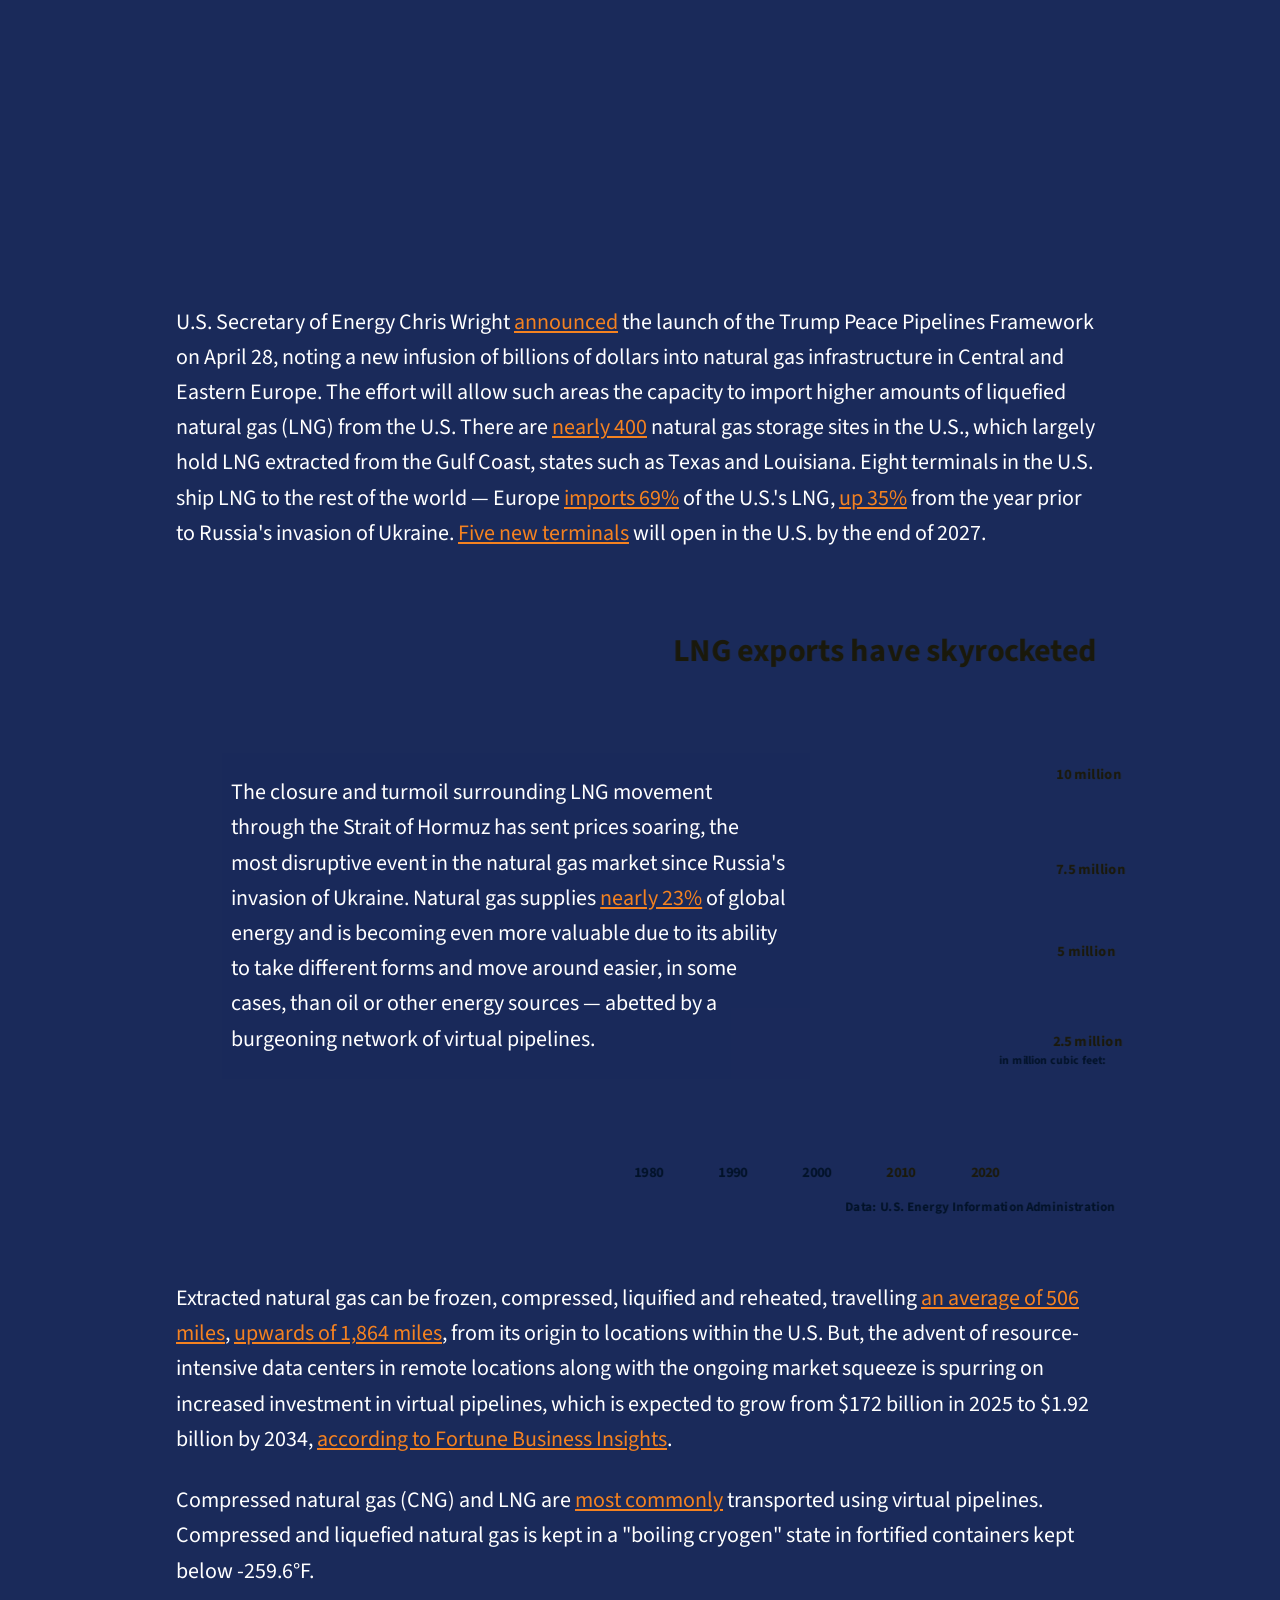
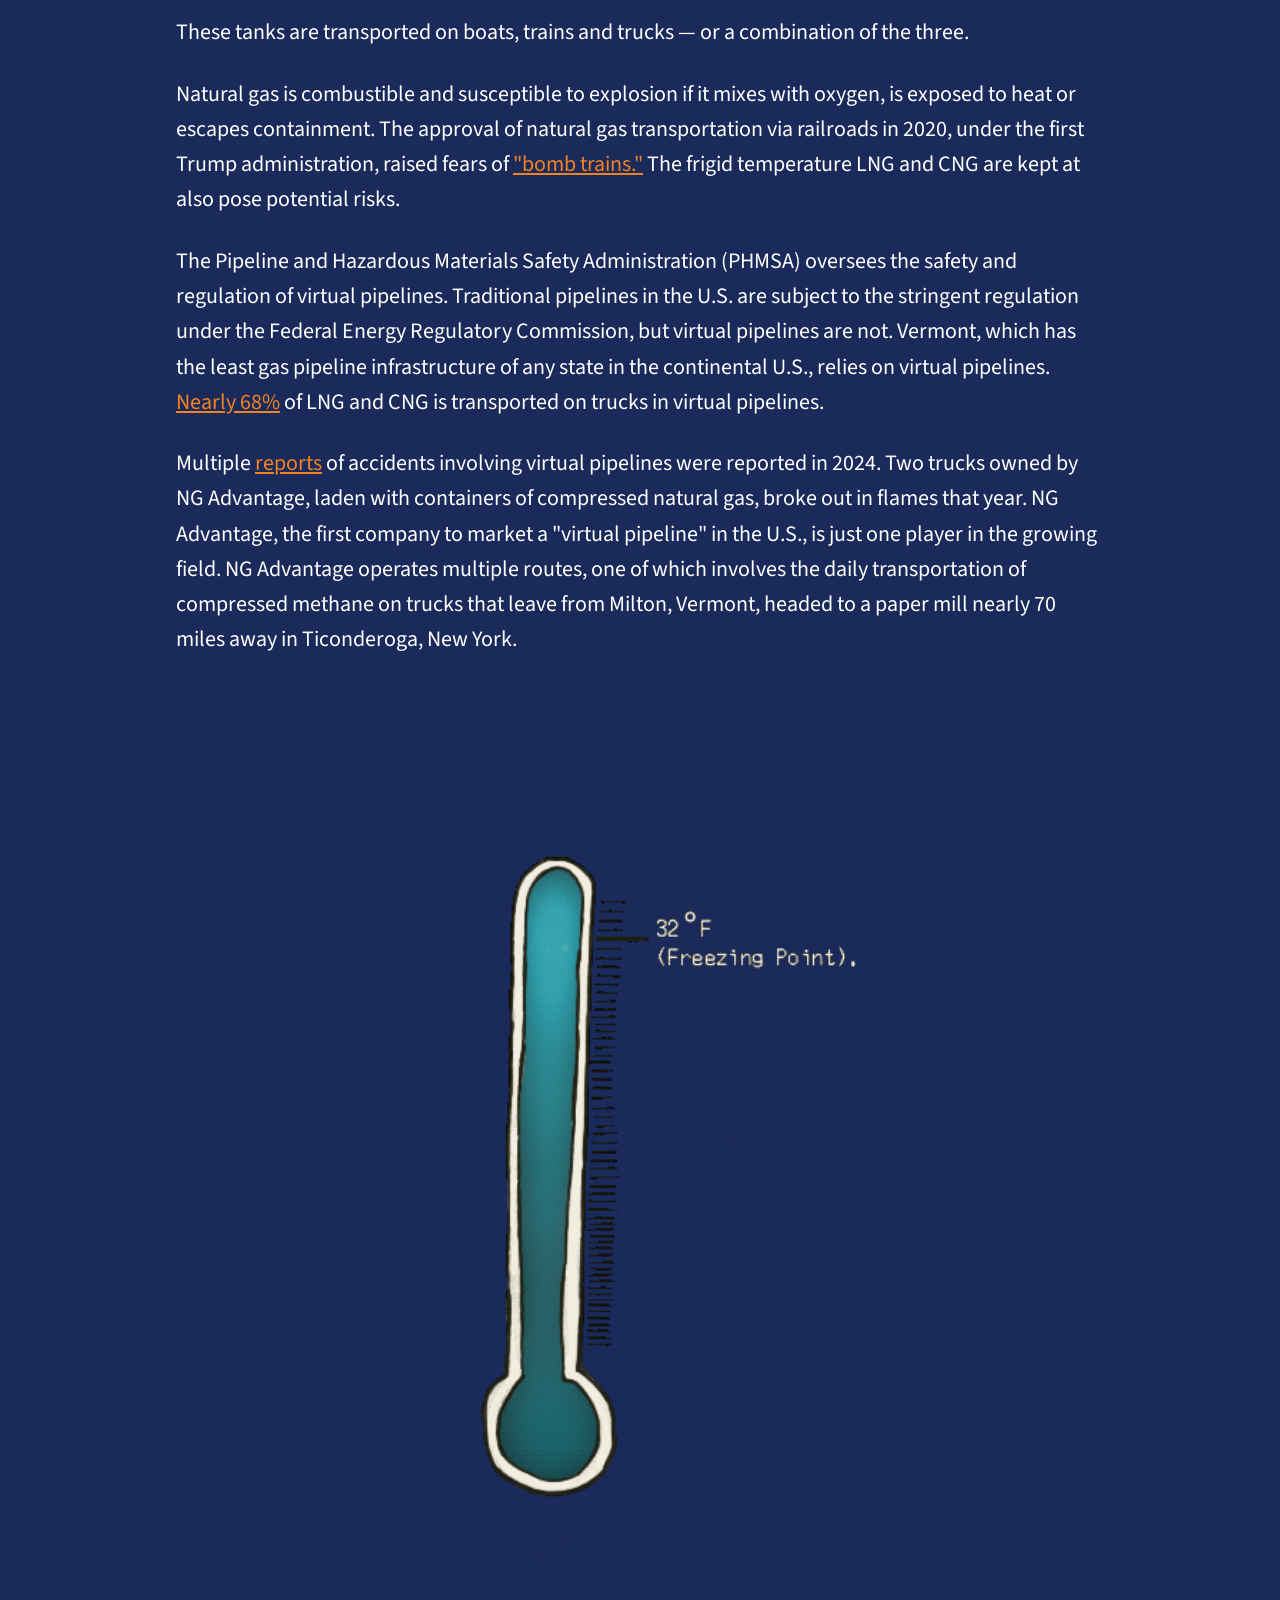
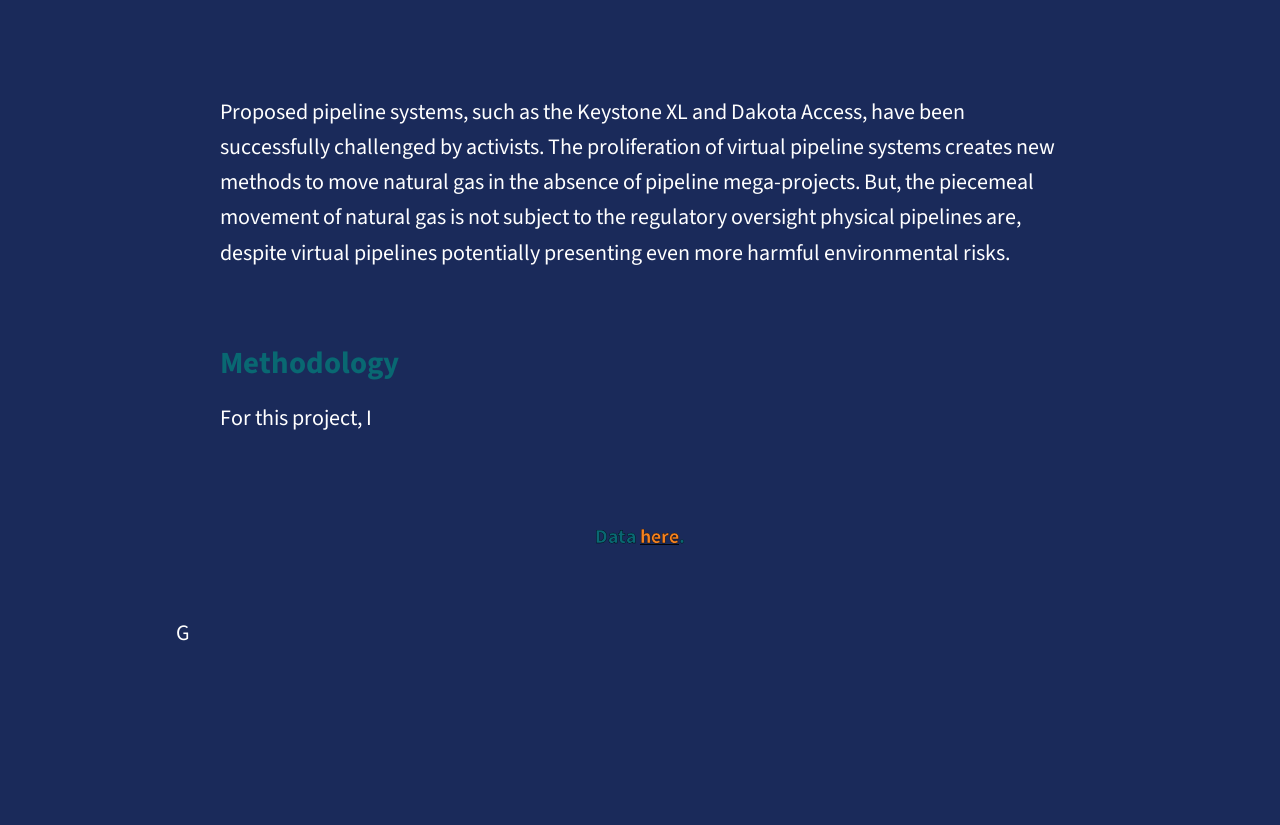
==== commit a73e73be: "Update index.html" ====
--- a/index.html
+++ b/index.html
@@ -258,107 +258,95 @@
         </div>
     </div>
         <p style="padding-bottom:5em;"> U.S. Secretary of Energy Chris Wright <a href="https://www.energy.gov/articles/secretary-wright-signs-agreements-grow-american-lng-exports-advances-trump-peace-pipelines">announced</a> the launch of the Trump Peace Pipelines Framework on April 28, noting a new infusion of billions of dollars into natural gas infrastructure in Central and Eastern Europe. The effort will allow such areas the capacity to import higher amounts of liquefied natural gas (LNG) from the U.S. There are <a href="https://ballotpedia.org/Natural_gas_storage">nearly 400</a> natural gas storage sites in the U.S., which largely hold LNG extracted from the Gulf Coast, states such as Texas and Louisiana. Eight terminals in the U.S. ship LNG to the rest of the world — Europe <a href="https://www.eia.gov/todayinenergy/detail.php?id=67224">imports 69%</a> of the U.S.'s LNG, <a href="https://www.eia.gov/todayinenergy/detail.php?id=67224">up 35%</a> from the year prior to Russia's invasion of Ukraine</a>. <a href="https://www.nytimes.com/2026/04/28/business/energy-environment/iran-hormuz-lng-united-states.html">Five new terminals</a> will open in the U.S. by the end of 2027.</p>
-<div class="columns is-gapless" style="margin:1.5em 0 0; align-items:center;">
-    <div class="column is-5" style="padding:2em 2em 2em 0;">
-        <p style="line-height:1.6; margin:0;">The closure and turmoil surrounding LNG movement through the Strait of Hormuz has sent prices soaring, the most disruptive event in the natural gas market since Russia's invasion of Ukraine. Natural gas supplies <a href="https://www.iea.org/world/energy-mix">nearly 23%</a> of global energy and is becoming even more valuable due to its ability to take different forms and move around easier, in some cases, than oil or other energy sources — abetted by a burgeoning network of virtual pipelines.</p>
-    </div>
-    <div class="column is-7">
+<div style="position:relative; min-height:620px; display:flex; align-items:center; margin:0;">
+    <div style="position:absolute; inset:0; z-index:0; pointer-events:none; mix-blend-mode:multiply; transform:scale(1.45) translateY(-4%); transform-origin:top center;">
         <style media="screen,print">
-        #g-lng_exports-box, #g-lng_exports-box .g-artboard { margin:0 auto; }
-        #g-lng_exports-box p { margin:0; }
-        #g-lng_exports-box .g-aiAbs { position:absolute; }
-        #g-lng_exports-box .g-aiImg { position:absolute; top:0; display:block; width:100% !important; }
-        #g-lng_exports-box .g-aiSymbol { position:absolute; box-sizing:border-box; }
-        #g-lng_exports-box .g-aiPointText p { white-space:nowrap; }
-        #g-lng_exports-full { position:relative; overflow:hidden; }
-        #g-lng_exports-full p { font-weight:700; line-height:12px; height:auto; opacity:1; letter-spacing:0em; font-size:10px; text-align:left; color:rgb(255,147,30); text-transform:none; padding-bottom:0; padding-top:0; mix-blend-mode:normal; font-style:normal; position:static; }
-        #g-lng_exports-full .g-pstyle0 { line-height:26px; height:26px; font-size:22px; text-align:right; }
-        #g-lng_exports-full .g-pstyle1 { line-height:26px; height:26px; font-size:22px; text-align:right; color:rgb(255,255,255); }
-        #g-lng_exports-full .g-pstyle2 { height:12px; }
-        #g-lng_exports-full .g-pstyle3 { line-height:10px; height:10px; font-size:8px; color:rgb(9,104,114); }
-        #g-lng_exports-full .g-pstyle4 { height:12px; color:rgb(9,104,114); }
-        #g-lng_exports-full .g-pstyle5 { line-height:11px; height:11px; font-size:9px; color:rgb(9,104,114); }
-        #g-lng_exports-full .g-cstyle0 { color:rgb(255,255,255); }
-        #g-lng_exports-medium { position:relative; overflow:hidden; }
-        #g-lng_exports-medium p { font-weight:700; line-height:10px; height:auto; opacity:1; letter-spacing:0em; font-size:8px; text-align:left; color:rgb(255,147,30); text-transform:none; padding-bottom:0; padding-top:0; mix-blend-mode:normal; font-style:normal; position:static; }
-        #g-lng_exports-medium .g-pstyle0 { line-height:26px; height:26px; font-size:22px; text-align:right; }
-        #g-lng_exports-medium .g-pstyle1 { line-height:26px; height:26px; font-size:22px; text-align:right; color:rgb(255,255,255); }
-        #g-lng_exports-medium .g-pstyle2 { height:10px; }
-        #g-lng_exports-medium .g-pstyle3 { line-height:8px; height:8px; font-size:7px; color:rgb(9,104,114); }
-        #g-lng_exports-medium .g-pstyle4 { height:10px; color:rgb(9,104,114); }
-        #g-lng_exports-medium .g-pstyle5 { line-height:9px; height:9px; color:rgb(9,104,114); }
-        #g-lng_exports-medium .g-cstyle0 { color:rgb(255,255,255); }
-        #g-lng_exports-mobile { position:relative; overflow:hidden; }
-        #g-lng_exports-mobile p { font-weight:700; line-height:13px; height:auto; opacity:1; letter-spacing:0em; font-size:11px; text-align:left; color:rgb(255,147,30); text-transform:none; padding-bottom:0; padding-top:0; mix-blend-mode:normal; font-style:normal; position:static; }
-        #g-lng_exports-mobile .g-pstyle0 { line-height:22px; height:22px; font-size:18px; text-align:right; }
-        #g-lng_exports-mobile .g-pstyle1 { line-height:22px; height:22px; font-size:18px; text-align:right; color:rgb(255,255,255); }
-        #g-lng_exports-mobile .g-pstyle2 { height:13px; }
-        #g-lng_exports-mobile .g-pstyle3 { line-height:11px; height:11px; font-size:9px; color:rgb(9,104,114); }
-        #g-lng_exports-mobile .g-pstyle4 { height:13px; color:rgb(9,104,114); }
-        #g-lng_exports-mobile .g-pstyle5 { line-height:12px; height:12px; font-size:10px; color:rgb(9,104,114); }
-        #g-lng_exports-mobile .g-cstyle0 { color:rgb(255,255,255); }
+            #g-lng_exports-box, #g-lng_exports-box .g-artboard { margin:0 auto; }
+            #g-lng_exports-box p { margin:0; }
+            #g-lng_exports-box .g-aiAbs { position:absolute; }
+            #g-lng_exports-box .g-aiImg { position:absolute; top:0; display:block; width:100% !important; }
+            #g-lng_exports-box .g-aiSymbol { position:absolute; box-sizing:border-box; }
+            #g-lng_exports-box .g-aiPointText p { white-space:nowrap; }
+            #g-lng_exports-full { position:relative; overflow:hidden; }
+            #g-lng_exports-full p { font-weight:700; line-height:12px; height:auto; opacity:1; letter-spacing:0em; font-size:10px; text-align:left; color:rgb(255,147,30); text-transform:none; padding-bottom:0; padding-top:0; mix-blend-mode:normal; font-style:normal; position:static; }
+            #g-lng_exports-full .g-pstyle0 { line-height:26px; height:26px; font-size:22px; text-align:right; }
+            #g-lng_exports-full .g-pstyle1 { line-height:26px; height:26px; font-size:22px; text-align:right; color:rgb(255,255,255); }
+            #g-lng_exports-full .g-pstyle2 { height:12px; }
+            #g-lng_exports-full .g-pstyle3 { line-height:10px; height:10px; font-size:8px; color:rgb(9,104,114); }
+            #g-lng_exports-full .g-pstyle4 { height:12px; color:rgb(9,104,114); }
+            #g-lng_exports-full .g-pstyle5 { line-height:11px; height:11px; font-size:9px; color:rgb(9,104,114); }
+            #g-lng_exports-full .g-cstyle0 { color:rgb(255,255,255); }
+            #g-lng_exports-medium { position:relative; overflow:hidden; }
+            #g-lng_exports-medium p { font-weight:700; line-height:10px; height:auto; opacity:1; letter-spacing:0em; font-size:8px; text-align:left; color:rgb(255,147,30); text-transform:none; padding-bottom:0; padding-top:0; mix-blend-mode:normal; font-style:normal; position:static; }
+            #g-lng_exports-medium .g-pstyle0 { line-height:26px; height:26px; font-size:22px; text-align:right; }
+            #g-lng_exports-medium .g-pstyle1 { line-height:26px; height:26px; font-size:22px; text-align:right; color:rgb(255,255,255); }
+            #g-lng_exports-medium .g-pstyle2 { height:10px; }
+            #g-lng_exports-medium .g-pstyle3 { line-height:8px; height:8px; font-size:7px; color:rgb(9,104,114); }
+            #g-lng_exports-medium .g-pstyle4 { height:10px; color:rgb(9,104,114); }
+            #g-lng_exports-medium .g-pstyle5 { line-height:9px; height:9px; color:rgb(9,104,114); }
+            #g-lng_exports-medium .g-cstyle0 { color:rgb(255,255,255); }
+            #g-lng_exports-mobile { position:relative; overflow:hidden; }
+            #g-lng_exports-mobile p { font-weight:700; line-height:13px; height:auto; opacity:1; letter-spacing:0em; font-size:11px; text-align:left; color:rgb(255,147,30); text-transform:none; padding-bottom:0; padding-top:0; mix-blend-mode:normal; font-style:normal; position:static; }
+            #g-lng_exports-mobile .g-pstyle0 { line-height:22px; height:22px; font-size:18px; text-align:right; }
+            #g-lng_exports-mobile .g-pstyle1 { line-height:22px; height:22px; font-size:18px; text-align:right; color:rgb(255,255,255); }
+            #g-lng_exports-mobile .g-pstyle2 { height:13px; }
+            #g-lng_exports-mobile .g-pstyle3 { line-height:11px; height:11px; font-size:9px; color:rgb(9,104,114); }
+            #g-lng_exports-mobile .g-pstyle4 { height:13px; color:rgb(9,104,114); }
+            #g-lng_exports-mobile .g-pstyle5 { line-height:12px; height:12px; font-size:10px; color:rgb(9,104,114); }
+            #g-lng_exports-mobile .g-cstyle0 { color:rgb(255,255,255); }
         </style>
         <div id="g-lng_exports-box" class="ai2html">
-        <div id="g-lng_exports-full" class="g-artboard" style="width:700px; height:425px;" data-aspect-ratio="1.647" data-min-width="700">
-        <div style=""></div>
-        <img id="g-lng_exports-full-img" class="g-aiImg" alt="" src="ai2html-output/lng_exports-full.png"/>
-        <div id="g-ai0-1" class="g-ai2html-settings g-aiAbs g-aiPointText" style="top:7.5485%;margin-top:-27.1px;right:1.6915%;width:386px;">
-        <p class="g-pstyle0"><span class="g-cstyle0">U.S. </span>LNG exports have skyrocketed<span class="g-cstyle0"> in </span></p>
-        <p class="g-pstyle1">the past decade</p>
+            <div id="g-lng_exports-full" class="g-artboard" style="width:700px; height:425px;" data-aspect-ratio="1.647" data-min-width="700">
+                <div style=""></div>
+                <img id="g-lng_exports-full-img" class="g-aiImg" alt="" src="ai2html-output/lng_exports-full.png"/>
+                <div id="g-ai0-1" class="g-ai2html-settings g-aiAbs g-aiPointText" style="top:7.5485%;margin-top:-27.1px;right:1.6915%;width:386px;"><p class="g-pstyle0"><span class="g-cstyle0">U.S. </span>LNG exports have skyrocketed<span class="g-cstyle0"> in </span></p><p class="g-pstyle1">the past decade</p></div>
+                <div id="g-ai0-2" class="g-ai2html-settings g-aiAbs g-aiPointText" style="top:24.3551%;margin-top:-6.5px;left:91.0473%;width:68px;"><p class="g-pstyle2">10 million</p></div>
+                <div id="g-ai0-3" class="g-ai2html-settings g-aiAbs g-aiPointText" style="top:39.8845%;margin-top:-6.5px;left:91.0174%;width:71px;"><p class="g-pstyle2">7.5 million</p></div>
+                <div id="g-ai0-4" class="g-ai2html-settings g-aiAbs g-aiPointText" style="top:53.061%;margin-top:-6.5px;left:91.1495%;width:63px;"><p class="g-pstyle2">5 million</p></div>
+                <div id="g-ai0-5" class="g-ai2html-settings g-aiAbs g-aiPointText" style="top:67.6492%;margin-top:-6.5px;left:90.6832%;width:71px;"><p class="g-pstyle2">2.5 million</p></div>
+                <div id="g-ai0-6" class="g-ai2html-settings g-aiAbs g-aiPointText" style="top:70.982%;margin-top:-5.7px;left:85.4264%;width:117px;"><p class="g-pstyle3">in million cubic feet:</p></div>
+                <div id="g-ai0-7" class="g-ai2html-settings g-aiAbs g-aiPointText" style="top:89.061%;margin-top:-6.5px;left:49.454%;width:44px;"><p class="g-pstyle4">1980</p></div>
+                <div id="g-ai0-8" class="g-ai2html-settings g-aiAbs g-aiPointText" style="top:89.061%;margin-top:-6.5px;left:57.7366%;width:44px;"><p class="g-pstyle4">1990</p></div>
+                <div id="g-ai0-9" class="g-ai2html-settings g-aiAbs g-aiPointText" style="top:89.061%;margin-top:-6.5px;left:66.0206%;width:44px;"><p class="g-pstyle4">2000</p></div>
+                <div id="g-ai0-10" class="g-ai2html-settings g-aiAbs g-aiPointText" style="top:89.061%;margin-top:-6.5px;left:74.3046%;width:44px;"><p class="g-pstyle2">2010</p></div>
+                <div id="g-ai0-11" class="g-ai2html-settings g-aiAbs g-aiPointText" style="top:89.061%;margin-top:-6.5px;left:82.5871%;width:44px;"><p class="g-pstyle2">2020</p></div>
+                <div id="g-ai0-12" class="g-ai2html-settings g-aiAbs g-aiPointText" style="top:94.5902%;margin-top:-6px;left:70.1889%;width:215px;"><p class="g-pstyle5">Data: U.S. Energy Information Administration</p></div>
+            </div>
+            <div id="g-lng_exports-medium" class="g-artboard" style="width:490px; height:350px;" data-aspect-ratio="1.4" data-min-width="490" data-max-width="699">
+                <div style=""></div>
+                <img id="g-lng_exports-medium-img" class="g-aiImg" alt="" src="ai2html-output/lng_exports-medium.png"/>
+                <div id="g-ai1-1" class="g-ai2html-settings g-aiAbs g-aiPointText" style="top:8.0232%;margin-top:-27.1px;right:1.5322%;width:419px;"><p class="g-pstyle0"><span class="g-cstyle0">U.S. </span>LNG exports have skyrocketed<span class="g-cstyle0"> in </span></p><p class="g-pstyle1">the past decade</p></div>
+                <div id="g-ai1-2" class="g-ai2html-settings g-aiAbs g-aiPointText" style="top:27.583%;margin-top:-5.5px;left:88.9469%;width:64px;"><p class="g-pstyle2">10 million</p></div>
+                <div id="g-ai1-3" class="g-ai2html-settings g-aiAbs g-aiPointText" style="top:43.0116%;margin-top:-5.5px;left:88.9076%;width:67px;"><p class="g-pstyle2">7.5 million</p></div>
+                <div id="g-ai1-4" class="g-ai2html-settings g-aiAbs g-aiPointText" style="top:56.4402%;margin-top:-5.5px;left:89.0804%;width:59px;"><p class="g-pstyle2">5 million</p></div>
+                <div id="g-ai1-5" class="g-ai2html-settings g-aiAbs g-aiPointText" style="top:70.7259%;margin-top:-5.5px;left:88.4706%;width:67px;"><p class="g-pstyle2">2.5 million</p></div>
+                <div id="g-ai1-6" class="g-ai2html-settings g-aiAbs g-aiPointText" style="top:82.0615%;margin-top:-4.2px;left:74.4242%;width:111px;"><p class="g-pstyle3">in million cubic feet:</p></div>
+                <div id="g-ai1-7" class="g-ai2html-settings g-aiAbs g-aiPointText" style="top:92.4402%;margin-top:-5.5px;left:34.537%;width:42px;"><p class="g-pstyle4">1980</p></div>
+                <div id="g-ai1-8" class="g-ai2html-settings g-aiAbs g-aiPointText" style="top:92.4402%;margin-top:-5.5px;left:45.3719%;width:42px;"><p class="g-pstyle4">1990</p></div>
+                <div id="g-ai1-9" class="g-ai2html-settings g-aiAbs g-aiPointText" style="top:92.4402%;margin-top:-5.5px;left:56.2085%;width:42px;"><p class="g-pstyle4">2000</p></div>
+                <div id="g-ai1-10" class="g-ai2html-settings g-aiAbs g-aiPointText" style="top:92.4402%;margin-top:-5.5px;left:67.045%;width:42px;"><p class="g-pstyle2">2010</p></div>
+                <div id="g-ai1-11" class="g-ai2html-settings g-aiAbs g-aiPointText" style="top:92.4402%;margin-top:-5.5px;left:77.8799%;width:42px;"><p class="g-pstyle2">2020</p></div>
+                <div id="g-ai1-12" class="g-ai2html-settings g-aiAbs g-aiPointText" style="top:97.8937%;margin-top:-4.6px;left:61.6614%;width:199px;"><p class="g-pstyle5">Data: U.S. Energy Information Administration</p></div>
+            </div>
+            <div id="g-lng_exports-mobile" class="g-artboard" style="max-width:375px; max-height:471px;" data-aspect-ratio="0.797" data-min-width="0" data-max-width="489">
+                <div style="padding:0 0 125.5467% 0;"></div>
+                <img id="g-lng_exports-mobile-img" class="g-aiImg" alt="" src="ai2html-output/lng_exports-mobile.png"/>
+                <div id="g-ai2-1" class="g-ai2html-settings g-aiAbs g-aiPointText" style="top:7.3616%;margin-top:-22.7px;right:1.969%;width:299px;"><p class="g-pstyle0"><span class="g-cstyle0">U.S. </span>LNG exports have skyrocketed<span class="g-cstyle0"> in </span></p><p class="g-pstyle1">the past decade</p></div>
+                <div id="g-ai2-2" class="g-ai2html-settings g-aiAbs g-aiPointText" style="top:14.8642%;margin-top:-7px;left:85.5042%;width:67px;"><p class="g-pstyle2">10 million</p></div>
+                <div id="g-ai2-3" class="g-ai2html-settings g-aiAbs g-aiPointText" style="top:30.1573%;margin-top:-7px;left:85.45%;width:70px;"><p class="g-pstyle2">7.5 million</p></div>
+                <div id="g-ai2-4" class="g-ai2html-settings g-aiAbs g-aiPointText" style="top:43.1139%;margin-top:-7px;left:85.6891%;width:61px;"><p class="g-pstyle2">5 million</p></div>
+                <div id="g-ai2-5" class="g-ai2html-settings g-aiAbs g-aiPointText" style="top:57.345%;margin-top:-7px;left:84.8458%;width:70px;"><p class="g-pstyle2">2.5 million</p></div>
+                <div id="g-ai2-6" class="g-ai2html-settings g-aiAbs g-aiPointText" style="top:68.3714%;margin-top:-5.9px;left:67.7948%;width:115px;"><p class="g-pstyle3">in million cubic feet:</p></div>
+                <div id="g-ai2-7" class="g-ai2html-settings g-aiAbs g-aiPointText" style="top:78.3731%;margin-top:-7px;left:10.2911%;width:44px;"><p class="g-pstyle4">1980</p></div>
+                <div id="g-ai2-8" class="g-ai2html-settings g-aiAbs g-aiPointText" style="top:78.3731%;margin-top:-7px;left:25.2685%;width:44px;"><p class="g-pstyle4">1990</p></div>
+                <div id="g-ai2-9" class="g-ai2html-settings g-aiAbs g-aiPointText" style="top:78.3731%;margin-top:-7px;left:40.2484%;width:44px;"><p class="g-pstyle4">2000</p></div>
+                <div id="g-ai2-10" class="g-ai2html-settings g-aiAbs g-aiPointText" style="top:78.3731%;margin-top:-7px;left:55.2284%;width:44px;"><p class="g-pstyle2">2010</p></div>
+                <div id="g-ai2-11" class="g-ai2html-settings g-aiAbs g-aiPointText" style="top:78.3731%;margin-top:-7px;left:70.2057%;width:44px;"><p class="g-pstyle2">2020</p></div>
+                <div id="g-ai2-12" class="g-ai2html-settings g-aiAbs g-aiPointText" style="top:83.7801%;margin-top:-6.4px;left:47.7859%;width:209px;"><p class="g-pstyle5">Data: U.S. Energy Information Administration</p></div>
+            </div>
         </div>
-        <div id="g-ai0-2" class="g-ai2html-settings g-aiAbs g-aiPointText" style="top:24.3551%;margin-top:-6.5px;left:91.0473%;width:68px;"><p class="g-pstyle2">10 million</p></div>
-        <div id="g-ai0-3" class="g-ai2html-settings g-aiAbs g-aiPointText" style="top:39.8845%;margin-top:-6.5px;left:91.0174%;width:71px;"><p class="g-pstyle2">7.5 million</p></div>
-        <div id="g-ai0-4" class="g-ai2html-settings g-aiAbs g-aiPointText" style="top:53.061%;margin-top:-6.5px;left:91.1495%;width:63px;"><p class="g-pstyle2">5 million</p></div>
-        <div id="g-ai0-5" class="g-ai2html-settings g-aiAbs g-aiPointText" style="top:67.6492%;margin-top:-6.5px;left:90.6832%;width:71px;"><p class="g-pstyle2">2.5 million</p></div>
-        <div id="g-ai0-6" class="g-ai2html-settings g-aiAbs g-aiPointText" style="top:70.982%;margin-top:-5.7px;left:85.4264%;width:117px;"><p class="g-pstyle3">in million cubic feet:</p></div>
-        <div id="g-ai0-7" class="g-ai2html-settings g-aiAbs g-aiPointText" style="top:89.061%;margin-top:-6.5px;left:49.454%;width:44px;"><p class="g-pstyle4">1980</p></div>
-        <div id="g-ai0-8" class="g-ai2html-settings g-aiAbs g-aiPointText" style="top:89.061%;margin-top:-6.5px;left:57.7366%;width:44px;"><p class="g-pstyle4">1990</p></div>
-        <div id="g-ai0-9" class="g-ai2html-settings g-aiAbs g-aiPointText" style="top:89.061%;margin-top:-6.5px;left:66.0206%;width:44px;"><p class="g-pstyle4">2000</p></div>
-        <div id="g-ai0-10" class="g-ai2html-settings g-aiAbs g-aiPointText" style="top:89.061%;margin-top:-6.5px;left:74.3046%;width:44px;"><p class="g-pstyle2">2010</p></div>
-        <div id="g-ai0-11" class="g-ai2html-settings g-aiAbs g-aiPointText" style="top:89.061%;margin-top:-6.5px;left:82.5871%;width:44px;"><p class="g-pstyle2">2020</p></div>
-        <div id="g-ai0-12" class="g-ai2html-settings g-aiAbs g-aiPointText" style="top:94.5902%;margin-top:-6px;left:70.1889%;width:215px;"><p class="g-pstyle5">Data: U.S. Energy Information Administration </p></div>
-        </div>
-        <div id="g-lng_exports-medium" class="g-artboard" style="width:490px; height:350px;" data-aspect-ratio="1.4" data-min-width="490" data-max-width="699">
-        <div style=""></div>
-        <img id="g-lng_exports-medium-img" class="g-aiImg" alt="" src="ai2html-output/lng_exports-medium.png"/>
-        <div id="g-ai1-1" class="g-ai2html-settings g-aiAbs g-aiPointText" style="top:8.0232%;margin-top:-27.1px;right:1.5322%;width:419px;">
-        <p class="g-pstyle0"><span class="g-cstyle0">U.S. </span>LNG exports have skyrocketed<span class="g-cstyle0"> in </span></p>
-        <p class="g-pstyle1">the past decade</p>
-        </div>
-        <div id="g-ai1-2" class="g-ai2html-settings g-aiAbs g-aiPointText" style="top:27.583%;margin-top:-5.5px;left:88.9469%;width:64px;"><p class="g-pstyle2">10 million</p></div>
-        <div id="g-ai1-3" class="g-ai2html-settings g-aiAbs g-aiPointText" style="top:43.0116%;margin-top:-5.5px;left:88.9076%;width:67px;"><p class="g-pstyle2">7.5 million</p></div>
-        <div id="g-ai1-4" class="g-ai2html-settings g-aiAbs g-aiPointText" style="top:56.4402%;margin-top:-5.5px;left:89.0804%;width:59px;"><p class="g-pstyle2">5 million</p></div>
-        <div id="g-ai1-5" class="g-ai2html-settings g-aiAbs g-aiPointText" style="top:70.7259%;margin-top:-5.5px;left:88.4706%;width:67px;"><p class="g-pstyle2">2.5 million</p></div>
-        <div id="g-ai1-6" class="g-ai2html-settings g-aiAbs g-aiPointText" style="top:82.0615%;margin-top:-4.2px;left:74.4242%;width:111px;"><p class="g-pstyle3">in million cubic feet:</p></div>
-        <div id="g-ai1-7" class="g-ai2html-settings g-aiAbs g-aiPointText" style="top:92.4402%;margin-top:-5.5px;left:34.537%;width:42px;"><p class="g-pstyle4">1980</p></div>
-        <div id="g-ai1-8" class="g-ai2html-settings g-aiAbs g-aiPointText" style="top:92.4402%;margin-top:-5.5px;left:45.3719%;width:42px;"><p class="g-pstyle4">1990</p></div>
-        <div id="g-ai1-9" class="g-ai2html-settings g-aiAbs g-aiPointText" style="top:92.4402%;margin-top:-5.5px;left:56.2085%;width:42px;"><p class="g-pstyle4">2000</p></div>
-        <div id="g-ai1-10" class="g-ai2html-settings g-aiAbs g-aiPointText" style="top:92.4402%;margin-top:-5.5px;left:67.045%;width:42px;"><p class="g-pstyle2">2010</p></div>
-        <div id="g-ai1-11" class="g-ai2html-settings g-aiAbs g-aiPointText" style="top:92.4402%;margin-top:-5.5px;left:77.8799%;width:42px;"><p class="g-pstyle2">2020</p></div>
-        <div id="g-ai1-12" class="g-ai2html-settings g-aiAbs g-aiPointText" style="top:97.8937%;margin-top:-4.6px;left:61.6614%;width:199px;"><p class="g-pstyle5">Data: U.S. Energy Information Administration </p></div>
-        </div>
-        <div id="g-lng_exports-mobile" class="g-artboard" style="max-width:375px; max-height:471px;" data-aspect-ratio="0.797" data-min-width="0" data-max-width="489">
-        <div style="padding:0 0 125.5467% 0;"></div>
-        <img id="g-lng_exports-mobile-img" class="g-aiImg" alt="" src="ai2html-output/lng_exports-mobile.png"/>
-        <div id="g-ai2-1" class="g-ai2html-settings g-aiAbs g-aiPointText" style="top:7.3616%;margin-top:-22.7px;right:1.969%;width:299px;">
-        <p class="g-pstyle0"><span class="g-cstyle0">U.S. </span>LNG exports have skyrocketed<span class="g-cstyle0"> in </span></p>
-        <p class="g-pstyle1">the past decade</p>
-        </div>
-        <div id="g-ai2-2" class="g-ai2html-settings g-aiAbs g-aiPointText" style="top:14.8642%;margin-top:-7px;left:85.5042%;width:67px;"><p class="g-pstyle2">10 million</p></div>
-        <div id="g-ai2-3" class="g-ai2html-settings g-aiAbs g-aiPointText" style="top:30.1573%;margin-top:-7px;left:85.45%;width:70px;"><p class="g-pstyle2">7.5 million</p></div>
-        <div id="g-ai2-4" class="g-ai2html-settings g-aiAbs g-aiPointText" style="top:43.1139%;margin-top:-7px;left:85.6891%;width:61px;"><p class="g-pstyle2">5 million</p></div>
-        <div id="g-ai2-5" class="g-ai2html-settings g-aiAbs g-aiPointText" style="top:57.345%;margin-top:-7px;left:84.8458%;width:70px;"><p class="g-pstyle2">2.5 million</p></div>
-        <div id="g-ai2-6" class="g-ai2html-settings g-aiAbs g-aiPointText" style="top:68.3714%;margin-top:-5.9px;left:67.7948%;width:115px;"><p class="g-pstyle3">in million cubic feet:</p></div>
-        <div id="g-ai2-7" class="g-ai2html-settings g-aiAbs g-aiPointText" style="top:78.3731%;margin-top:-7px;left:10.2911%;width:44px;"><p class="g-pstyle4">1980</p></div>
-        <div id="g-ai2-8" class="g-ai2html-settings g-aiAbs g-aiPointText" style="top:78.3731%;margin-top:-7px;left:25.2685%;width:44px;"><p class="g-pstyle4">1990</p></div>
-        <div id="g-ai2-9" class="g-ai2html-settings g-aiAbs g-aiPointText" style="top:78.3731%;margin-top:-7px;left:40.2484%;width:44px;"><p class="g-pstyle4">2000</p></div>
-        <div id="g-ai2-10" class="g-ai2html-settings g-aiAbs g-aiPointText" style="top:78.3731%;margin-top:-7px;left:55.2284%;width:44px;"><p class="g-pstyle2">2010</p></div>
-        <div id="g-ai2-11" class="g-ai2html-settings g-aiAbs g-aiPointText" style="top:78.3731%;margin-top:-7px;left:70.2057%;width:44px;"><p class="g-pstyle2">2020</p></div>
-        <div id="g-ai2-12" class="g-ai2html-settings g-aiAbs g-aiPointText" style="top:83.7801%;margin-top:-6.4px;left:47.7859%;width:209px;"><p class="g-pstyle5">Data: U.S. Energy Information Administration </p></div>
-        </div>
-        </div>
-        </div>
-    </div>
+    </div>
+    <p style="position:relative; z-index:1; width:60%; background:rgba(26,42,90,0.78); padding:1em 1em 1em 0.4em; line-height:1.6; margin:-5em 0 0 5%;">The closure and turmoil surrounding LNG movement through the Strait of Hormuz has sent prices soaring, the most disruptive event in the natural gas market since Russia's invasion of Ukraine. Natural gas supplies <a href="https://www.iea.org/world/energy-mix">nearly 23%</a> of global energy and is becoming even more valuable due to its ability to take different forms and move around easier, in some cases, than oil or other energy sources — abetted by a burgeoning network of virtual pipelines.</p>
 </div>
         <p style="margin-top:0;">Extracted natural gas can be frozen, compressed, liquified and reheated, travelling <a href="https://pubs.acs.org/doi/10.1021/acs.est.2c01205">an average of 506 miles</a>, <a href="https://pubs.acs.org/doi/10.1021/acs.est.2c01205">upwards of 1,864 miles</a>, from its origin to locations within the U.S. But, the advent of resource-intensive data centers in remote locations along with the ongoing market squeeze is spurring on increased investment in virtual pipelines, which is expected to grow from $172 billion in 2025 to $1.92 billion by 2034, <a href="https://www.fortunebusinessinsights.com/industry-reports/virtual-pipeline-market-101758">according to Fortune Business Insights</a>.</p>
     <section id="scrolly-ai2html" class="scrolly-container">
@@ -664,9 +652,13 @@
             updateHoriz();
         })();
     </script>
+    <div class="content" style="padding-top:2em;">
+        <h2 style="font-size:1.4em; font-weight:bold; color:#096872; margin:0 0 0.5em;">Methodology</h2>
+        <p>For this project, I</p>
+    </div>
     <div class="footer">
-        <p><span style="color:#096872">Data and methodology, </span><a href="https://github.com/natalierjonas/virtual-pipelines">here</a><span style="color:#096872">.</span></p>
+        <p><span style="color:#096872">Data </span><a href="https://github.com/natalierjonas/virtual-pipelines">here</a><span style="color:#096872">.</span></p>
     </div>
 </body>
-
-</html>+G
+</html>
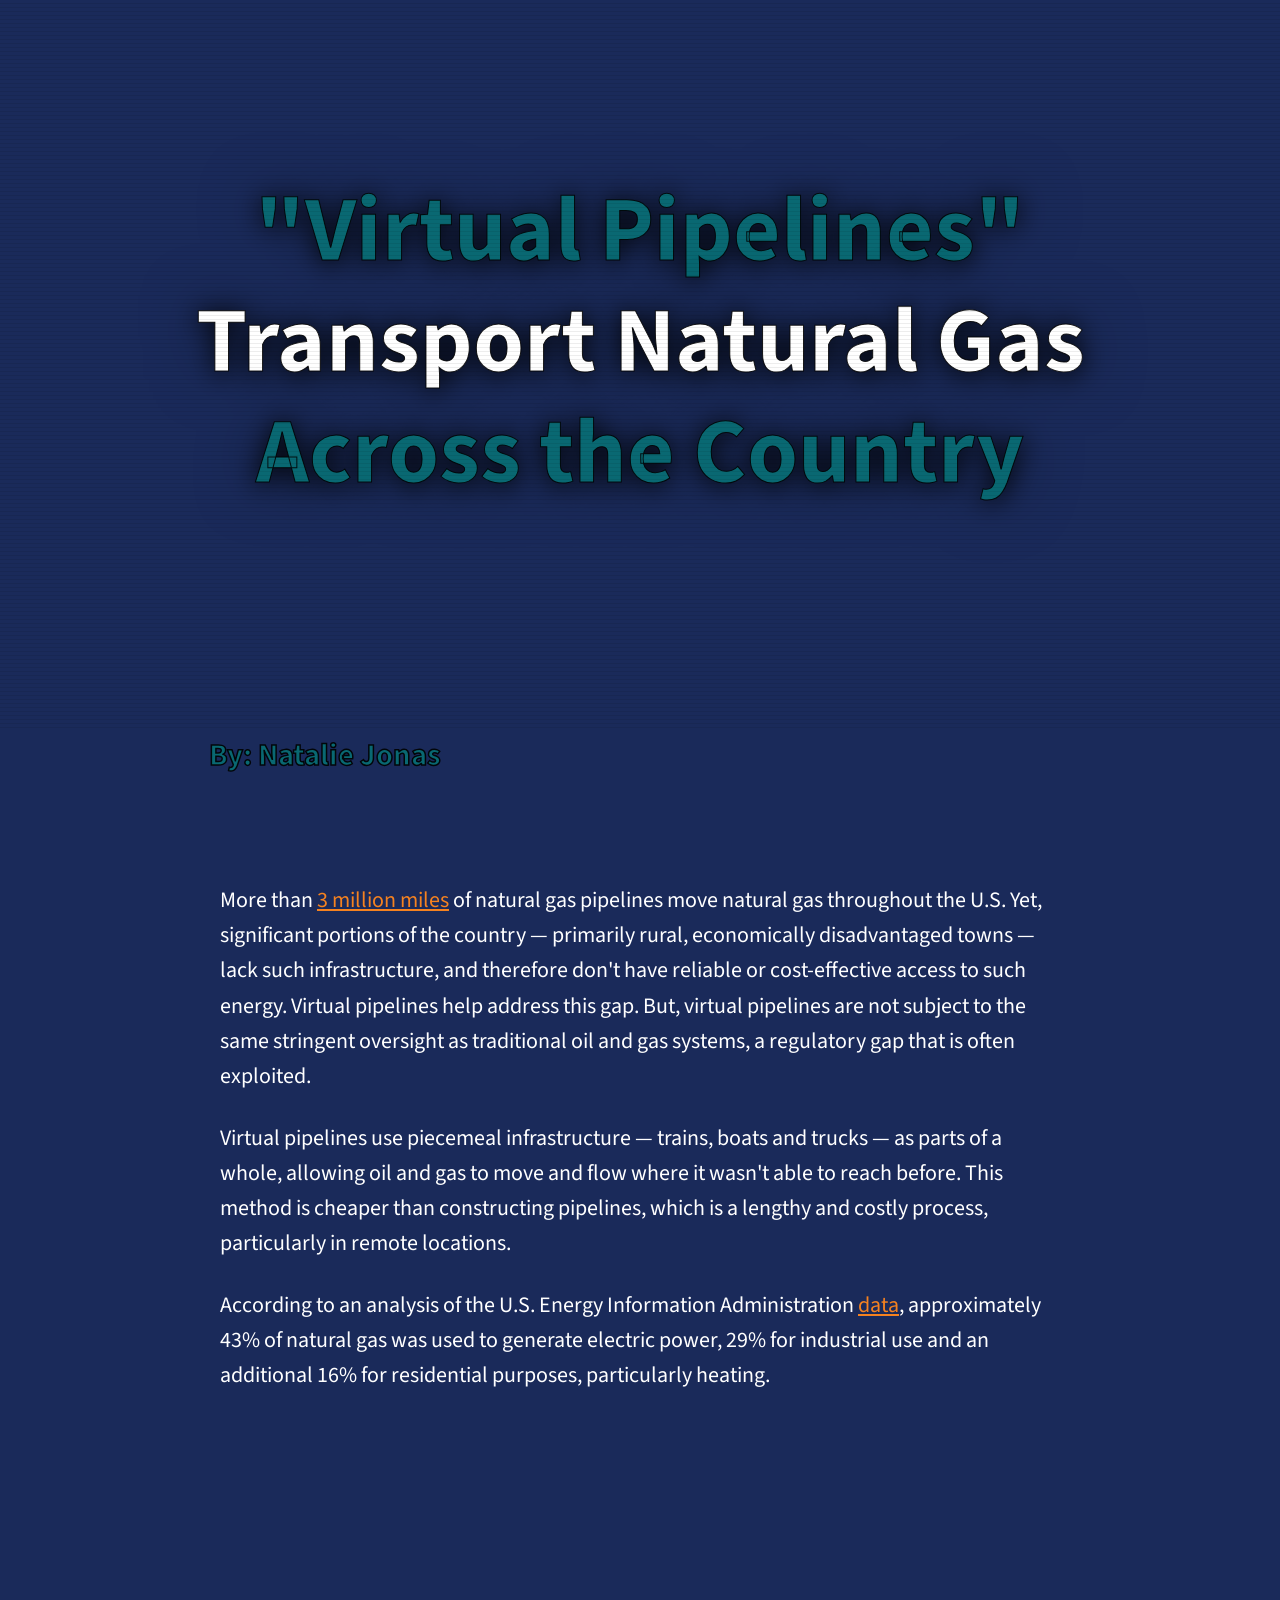
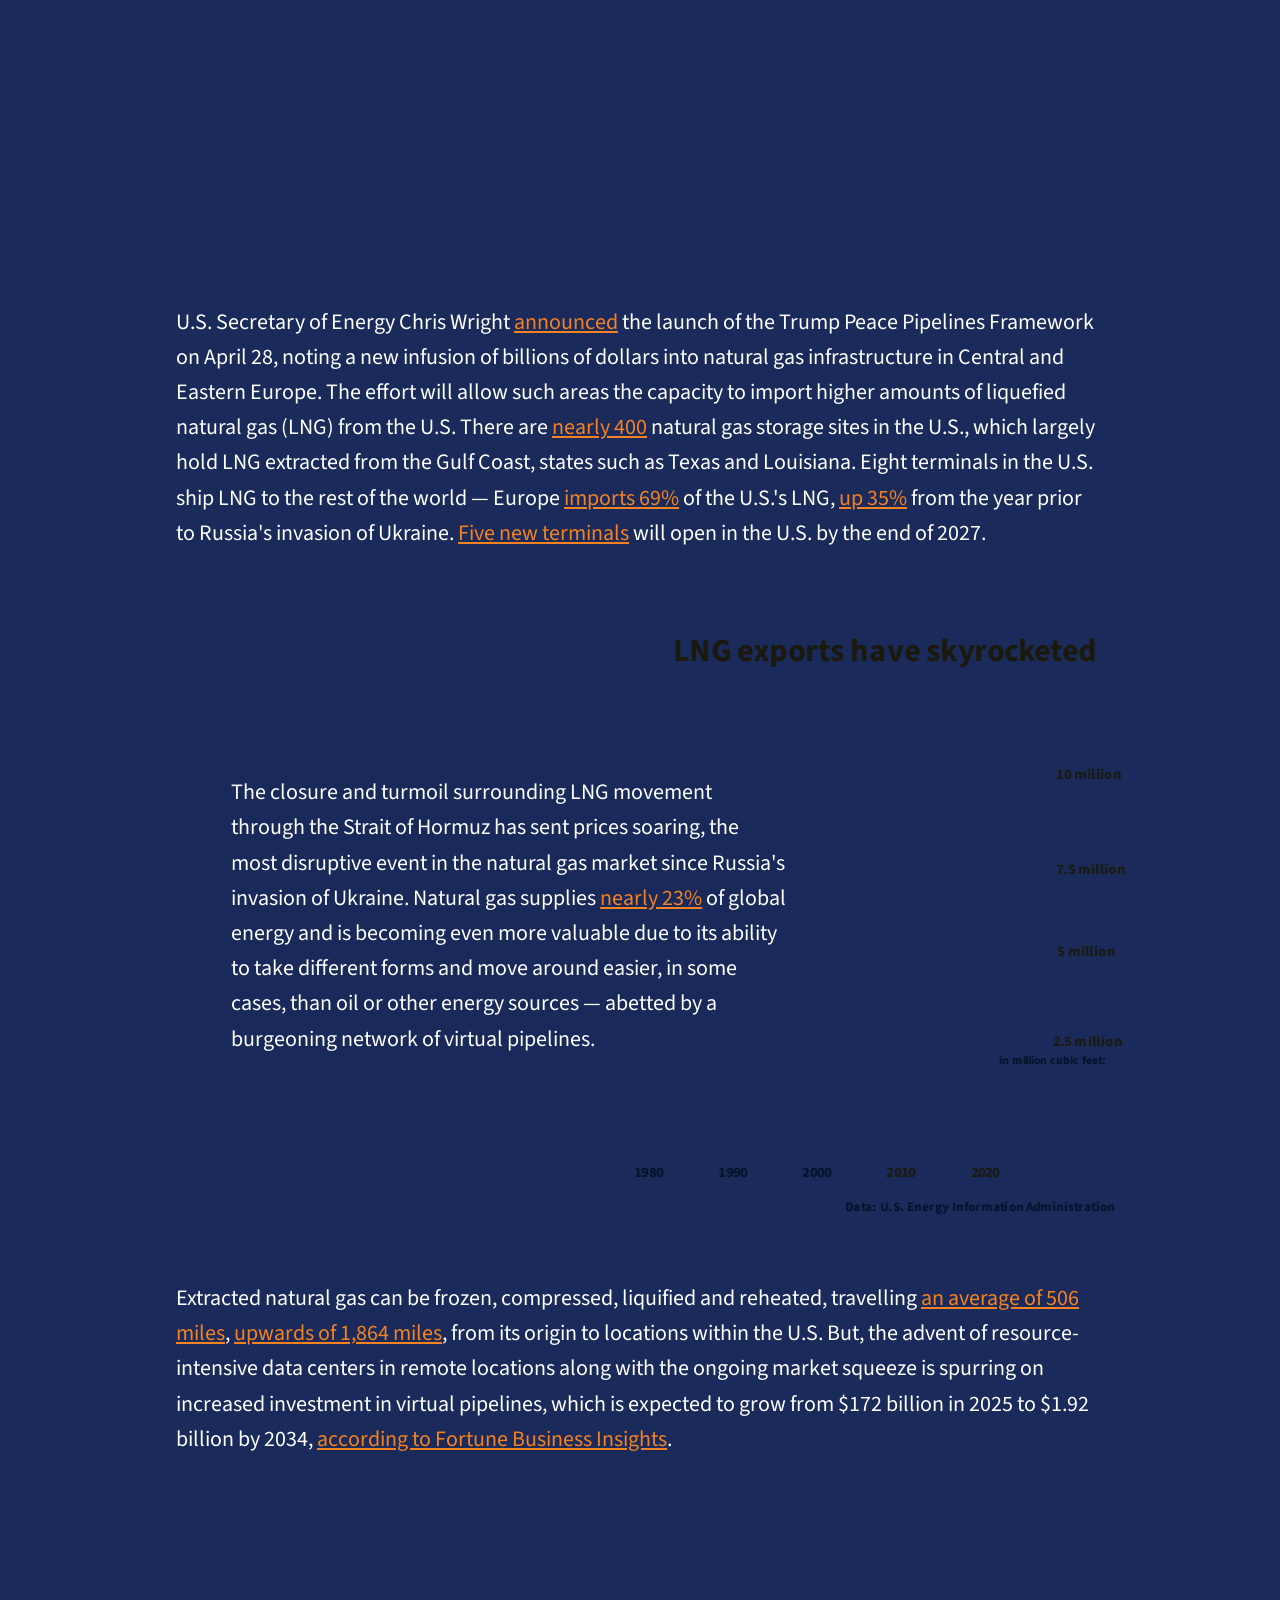
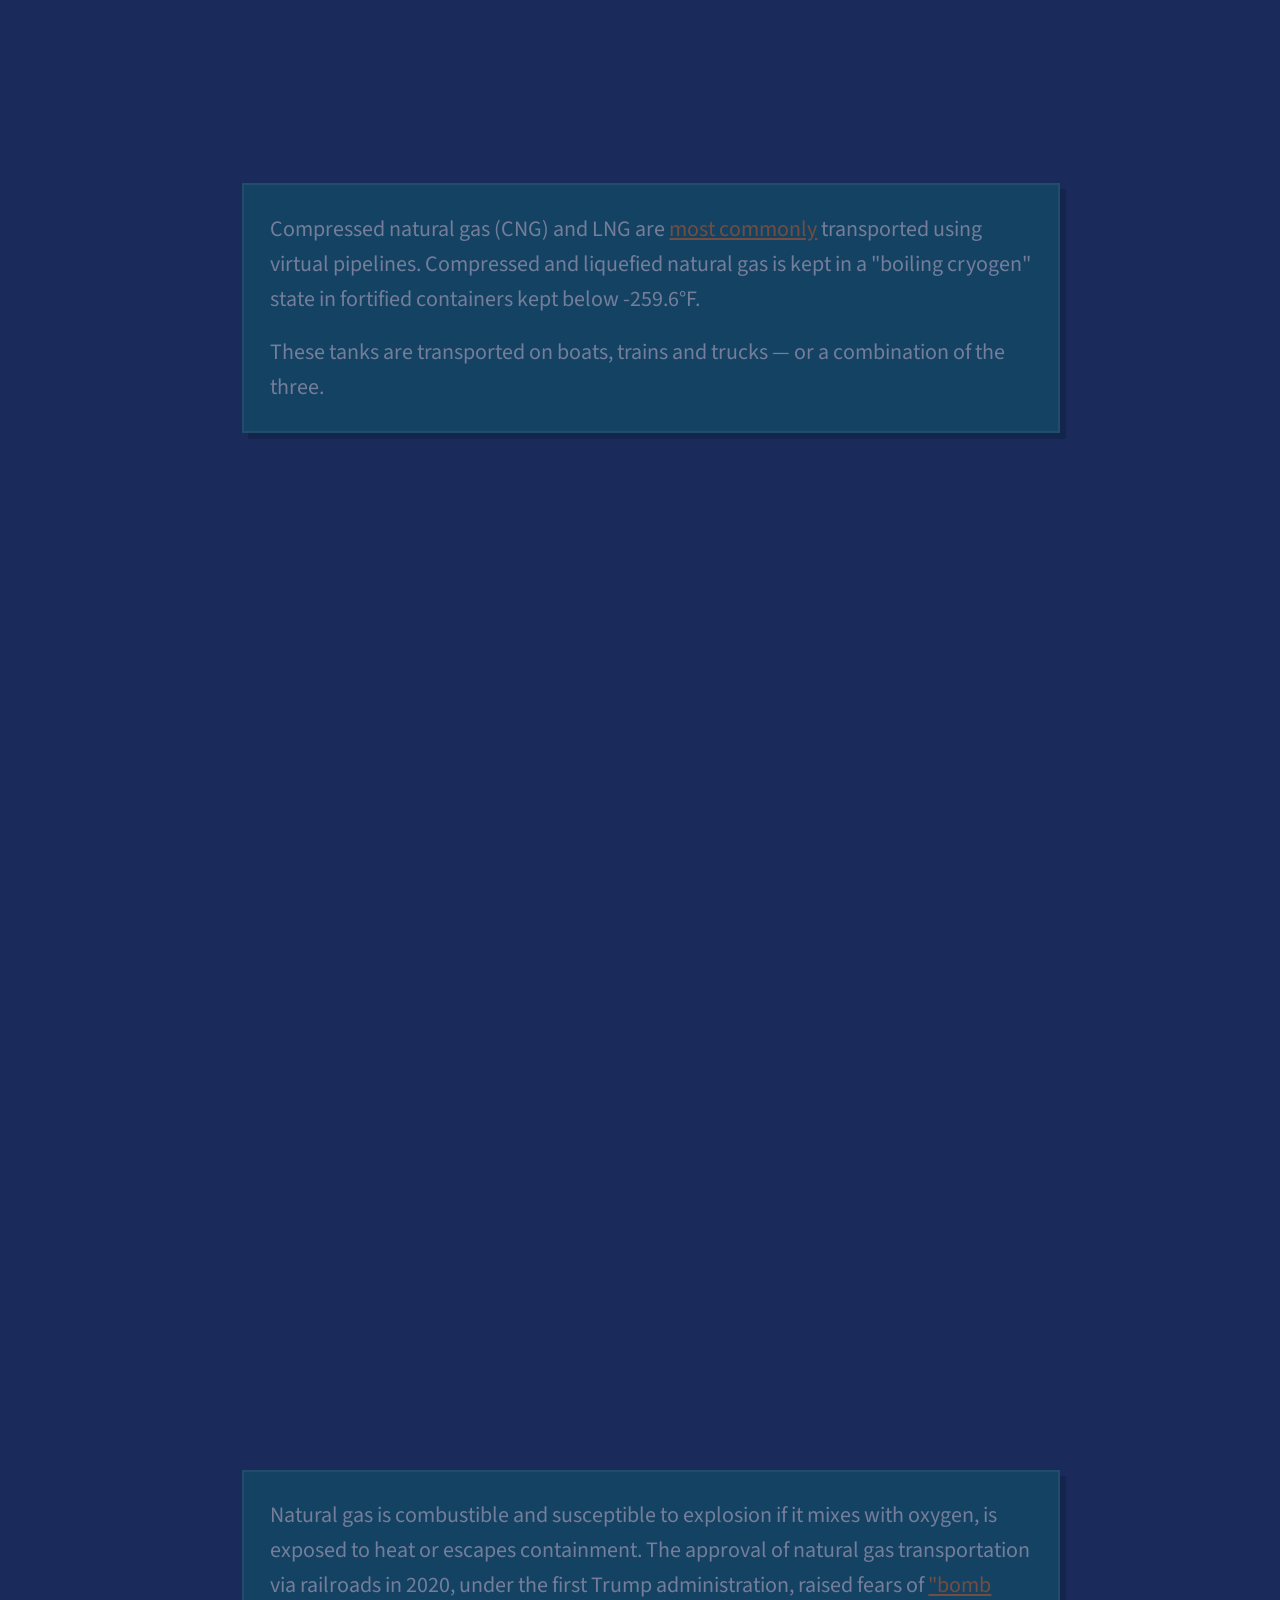
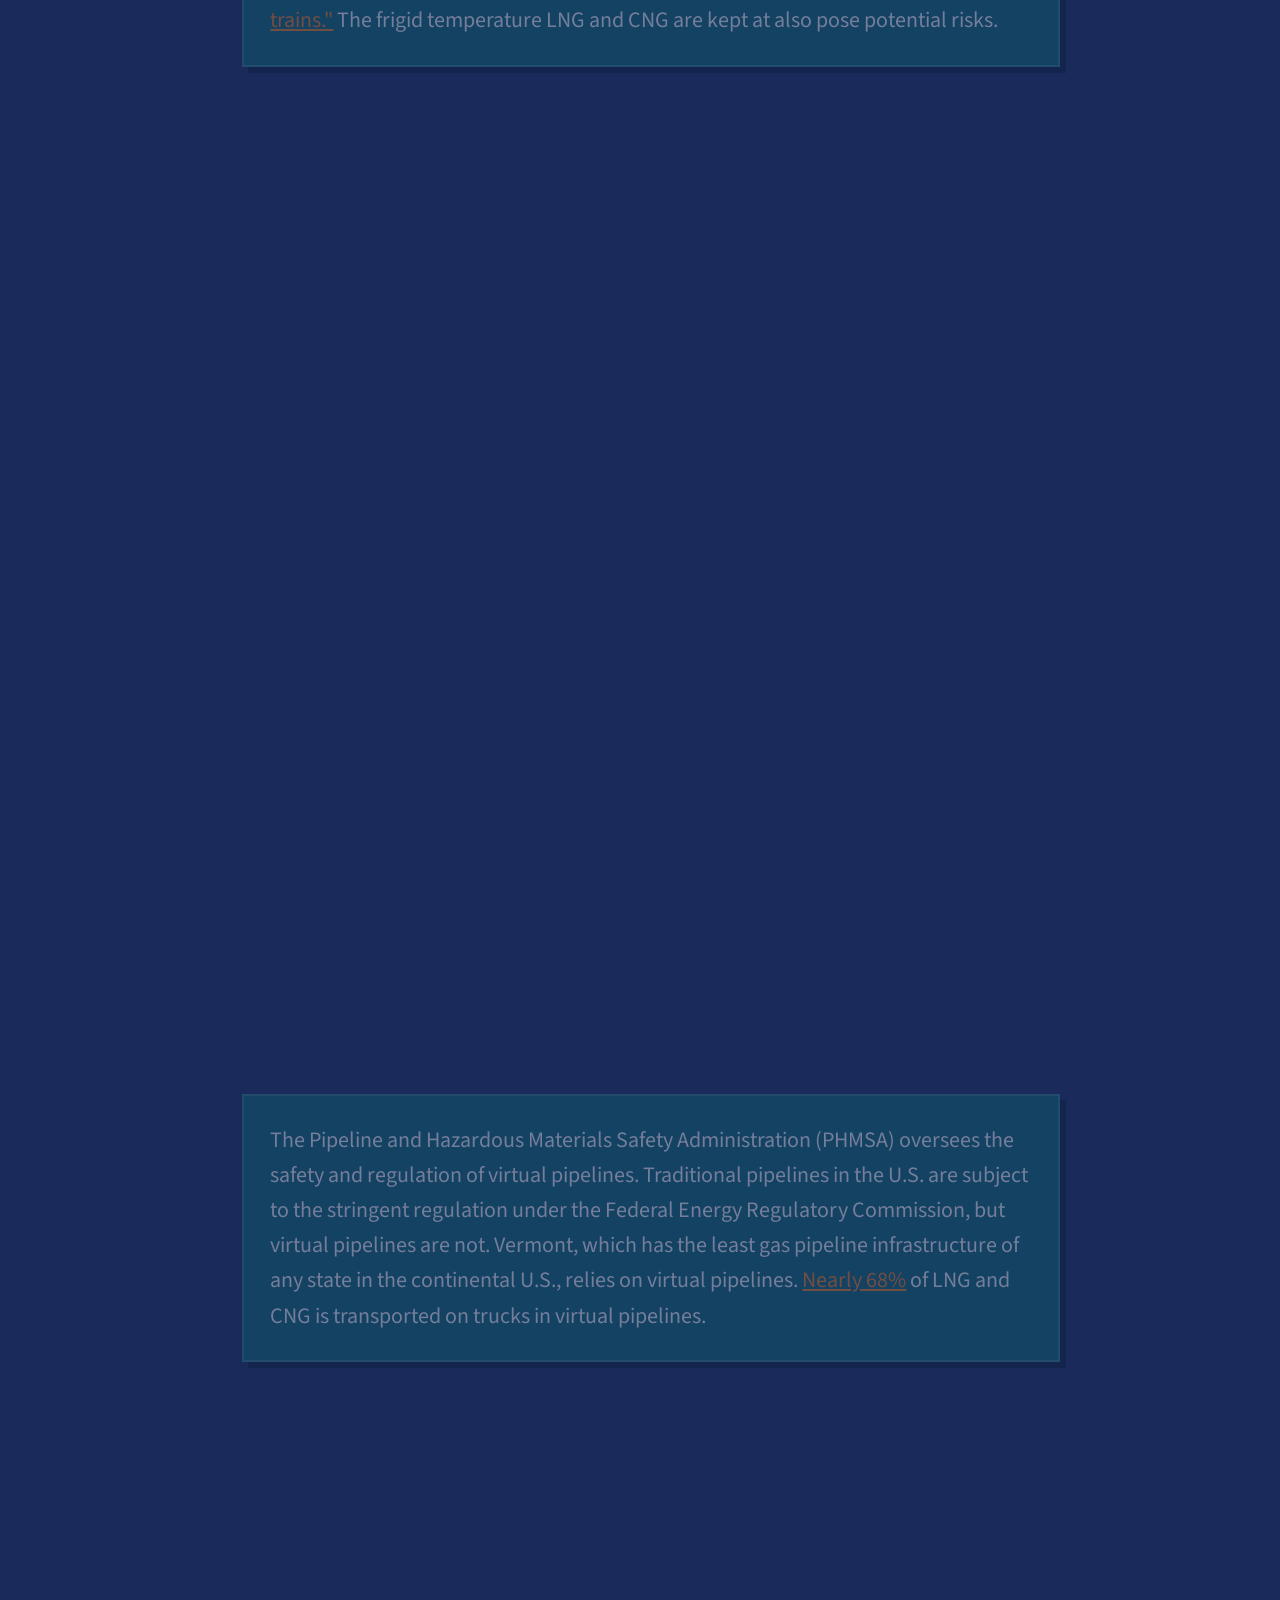
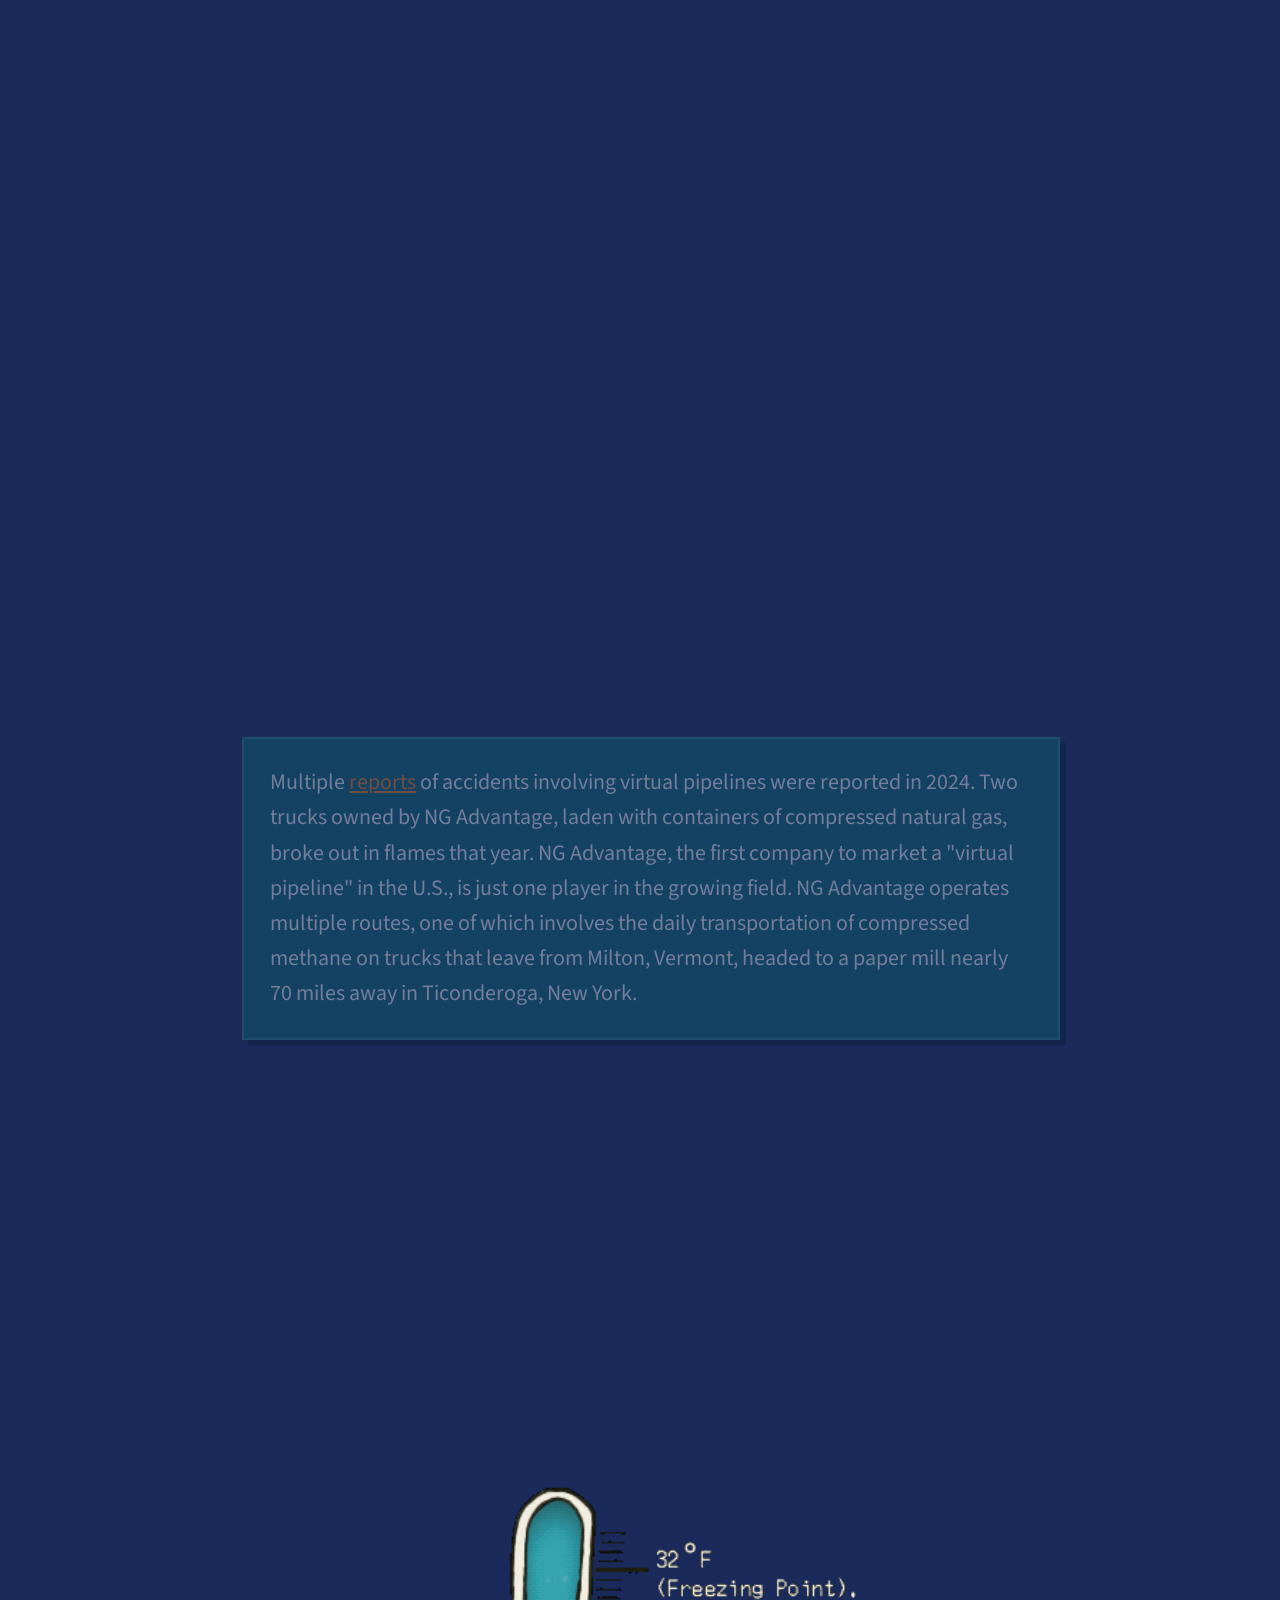
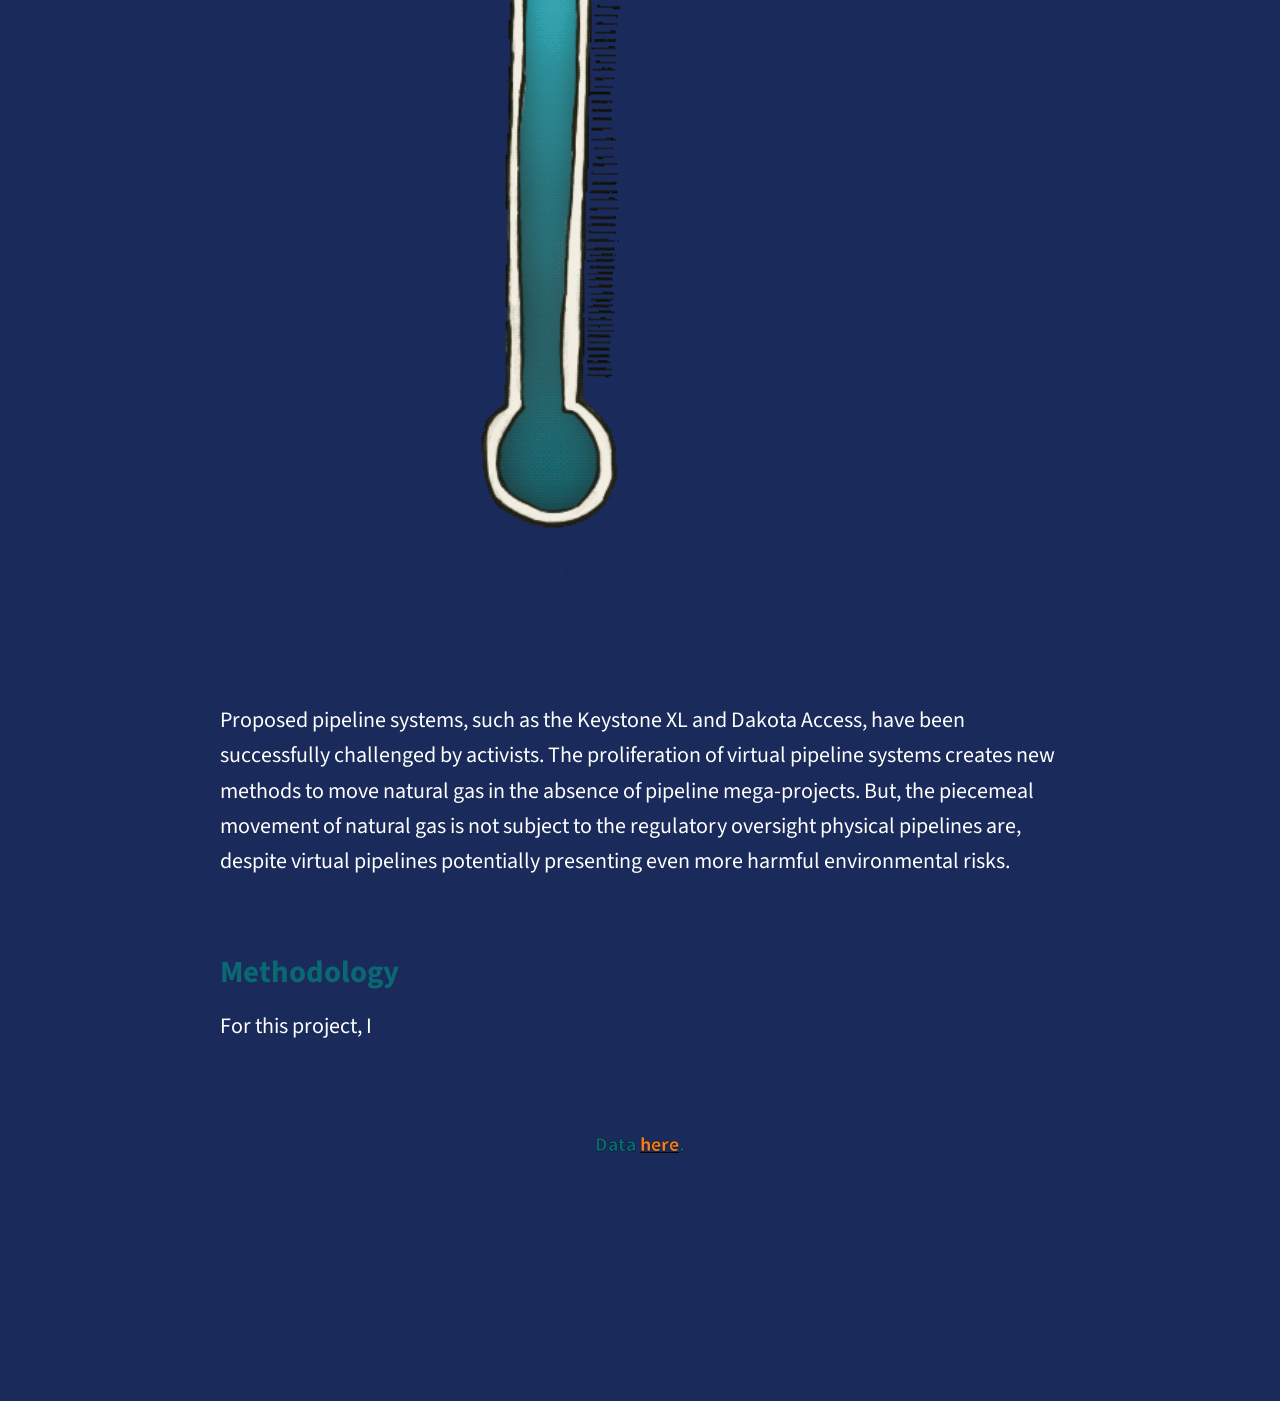
==== commit fb8a08d3: "Update index.html" ====
--- a/index.html
+++ b/index.html
@@ -660,5 +660,4 @@
         <p><span style="color:#096872">Data </span><a href="https://github.com/natalierjonas/virtual-pipelines">here</a><span style="color:#096872">.</span></p>
     </div>
 </body>
-G
 </html>
--- a/scrolly-styles.css
+++ b/scrolly-styles.css
@@ -0,0 +1,149 @@
+.scrolly-container {
+    position: relative;
+    margin-top: 3em;
+}
+
+.scrolly-container .columns {
+    margin: 0;
+}
+
+/* Left column — scrolls naturally */
+.steps-container-col {
+    padding: 0;
+}
+
+.steps-container {
+    padding: 2em 2em 2em 3em;
+    box-sizing: border-box;
+}
+
+.step {
+    color: rgb(252, 249, 249);
+    min-height: 70vh;
+    display: flex;
+    align-items: center;
+    margin-bottom: 70vh;
+}
+
+.step:last-child {
+    margin-bottom: 10vh;
+}
+
+.step p {
+    margin: 0;
+    padding-bottom: 0.8em;
+    text-align: left;
+    line-height: 1.6;
+}
+
+.step p:last-child {
+    padding: 0;
+}
+
+.step > * {
+    padding: 1.2em;
+    background-color: #096872;
+    border-radius: 0;
+    border: 2px solid rgba(255,255,255,0.15);
+    box-shadow: 6px 6px 0 0 #0a1f3a;
+    width: 100%;
+    box-sizing: border-box;
+    opacity: 0.4;
+    transition: opacity 0.35s ease, transform 0.35s ease, box-shadow 0.35s ease;
+}
+
+.step.is-active > * {
+    opacity: 1;
+    transform: translate(-2px, -2px);
+    box-shadow: 8px 8px 0 0 #0a1f3a;
+}
+
+/* Right column — no sticky on the column itself */
+.sticky-col {
+    padding: 0 !important;
+}
+
+/* Sticky lives on the inner div so it spans the full left-column height */
+.sticky-thing {
+    position: sticky;
+    top: 0;
+    width: 100%;
+    height: 100vh;
+    display: flex;
+    align-items: center;
+    justify-content: center;
+    background: transparent;
+    overflow: hidden;
+}
+
+.sticky-thing > img {
+    width: 100%;
+    height: 100%;
+    object-fit: contain;
+    display: block;
+}
+
+.sticky-thing > canvas {
+    width: 100% !important;
+    height: 100% !important;
+    object-fit: cover;
+    display: block;
+}
+
+.sticky-thing iframe {
+    position: absolute;
+    top: 0;
+    width: 100%;
+    min-height: 100vh;
+}
+
+.sticky-thing .ai2html {
+    width: 100%;
+    height: 100%;
+}
+
+.step-label {
+    position: absolute;
+    bottom: 1.5em;
+    left: 50%;
+    transform: translateX(-50%);
+    font-size: 0.8em;
+    color: rgba(255,255,255,0.85);
+    letter-spacing: 0.12em;
+    text-transform: uppercase;
+    pointer-events: none;
+}
+
+.scrolly-footer-text {
+    padding: 1.2em;
+    margin-top: 2em;
+    font-size: 0.9em;
+    line-height: 1.6;
+    color: rgb(252, 249, 249);
+}
+
+/* Mobile */
+@media (max-width: 768px) {
+    .scrolly-container .columns {
+        display: block;
+    }
+
+    .sticky-thing {
+        height: 45vh;
+        width: 100%;
+        z-index: 3;
+    }
+
+    .steps-container {
+        padding: 1rem;
+    }
+
+    .step {
+        min-height: 50vh;
+        margin-bottom: 40vh;
+    }
+
+    .step:last-child {
+        margin-bottom: 5vh;
+    }
+}
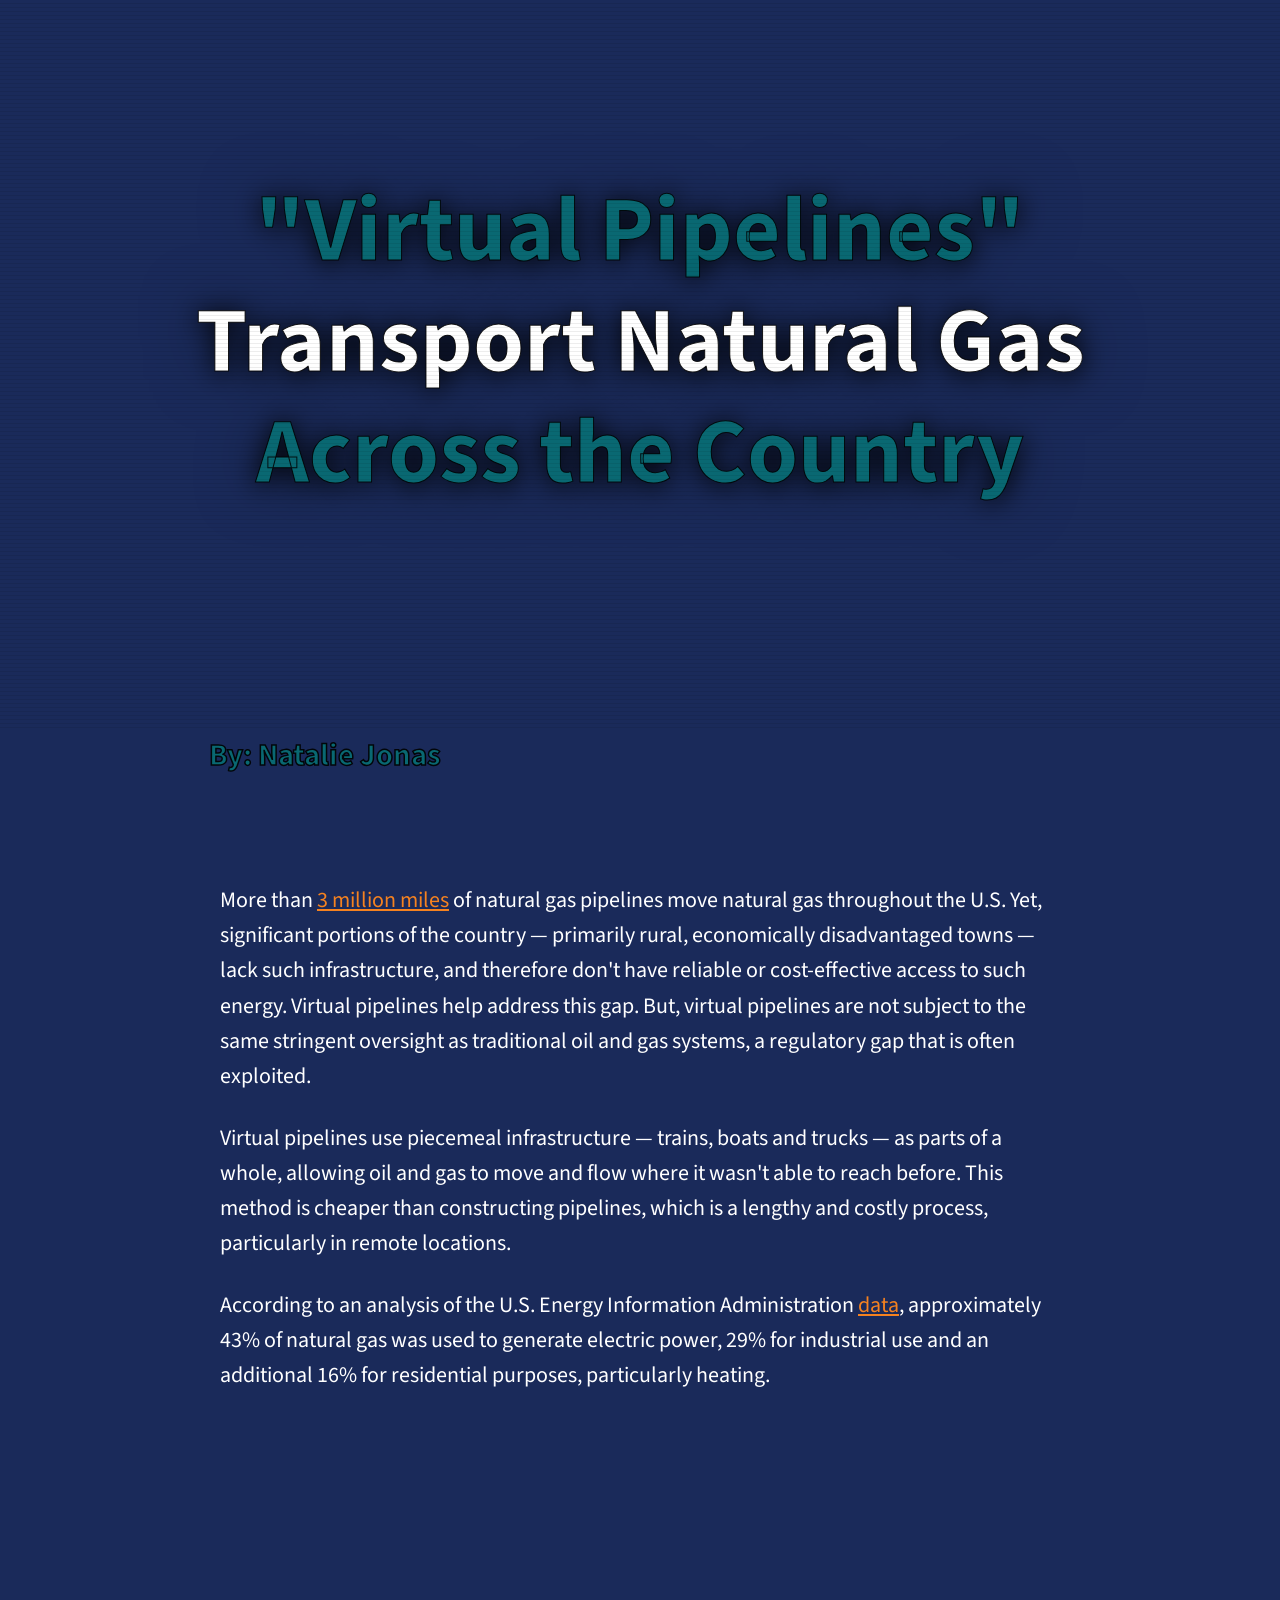
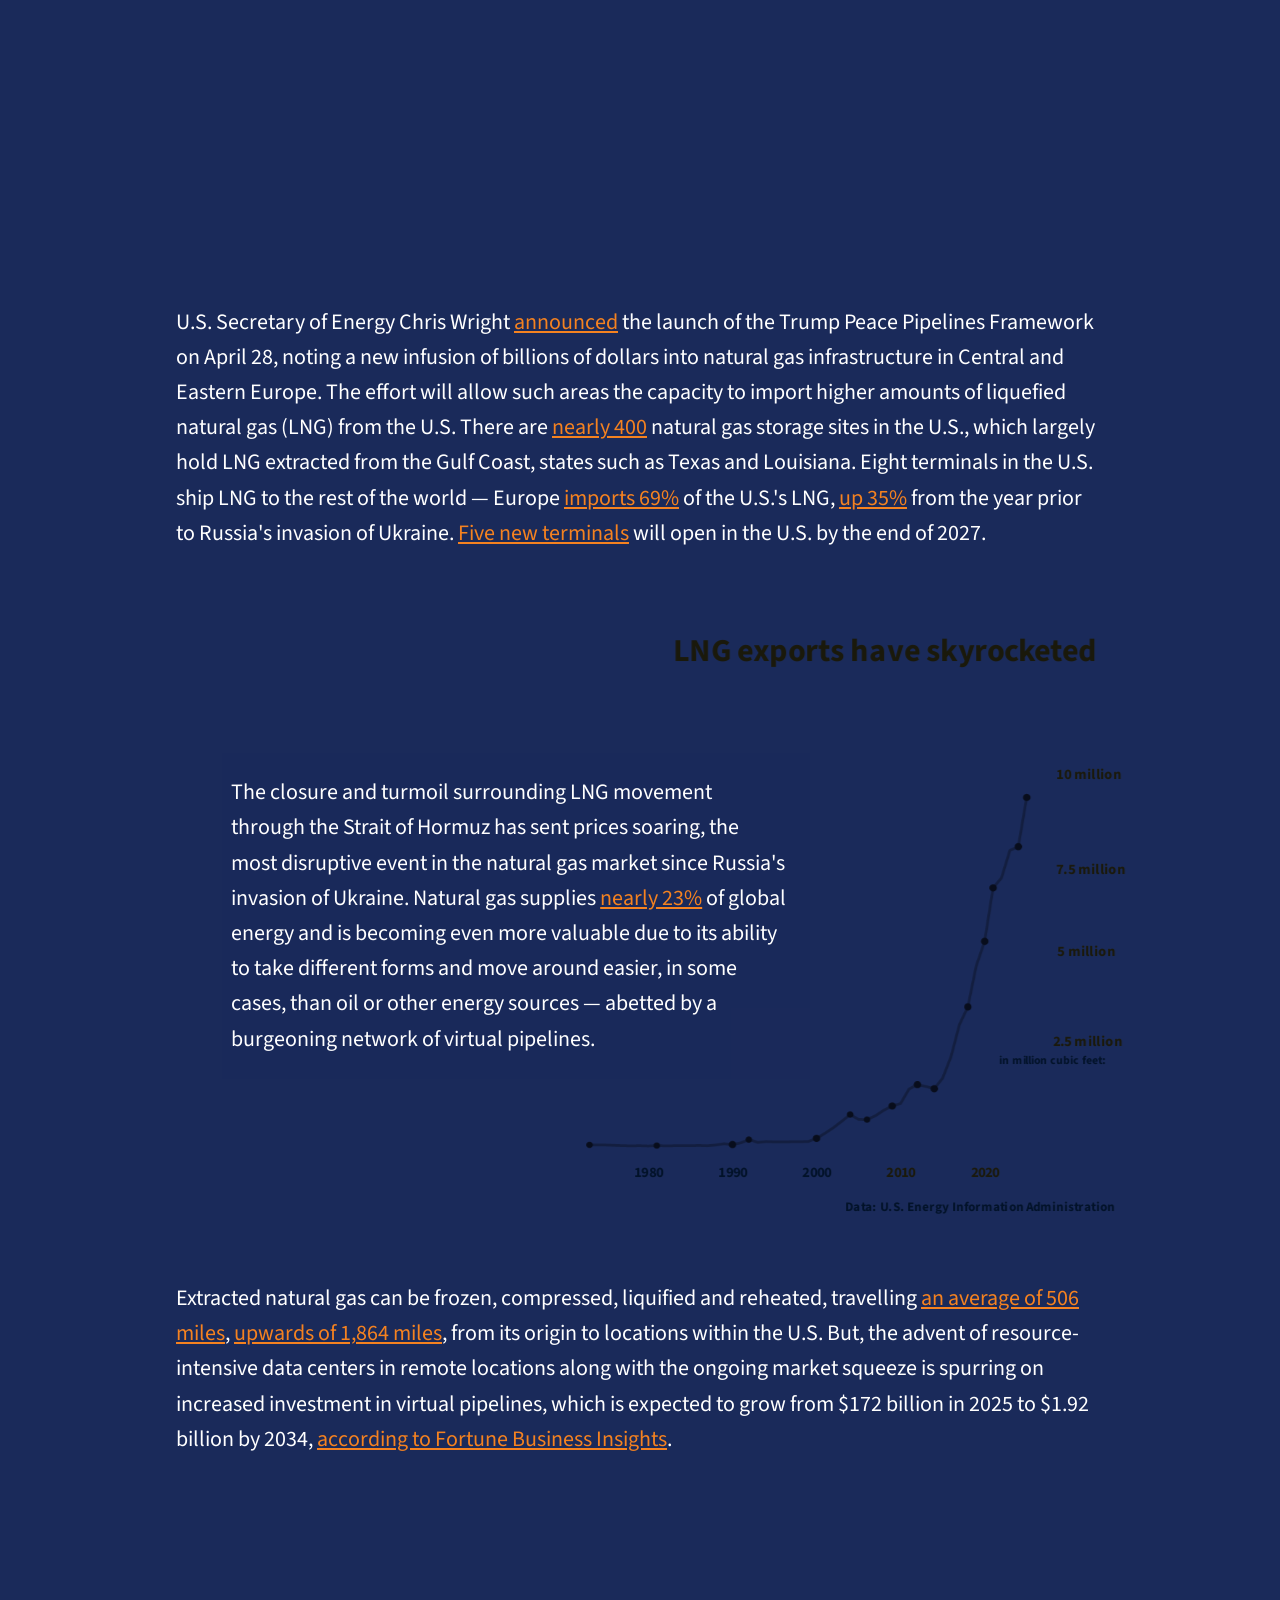
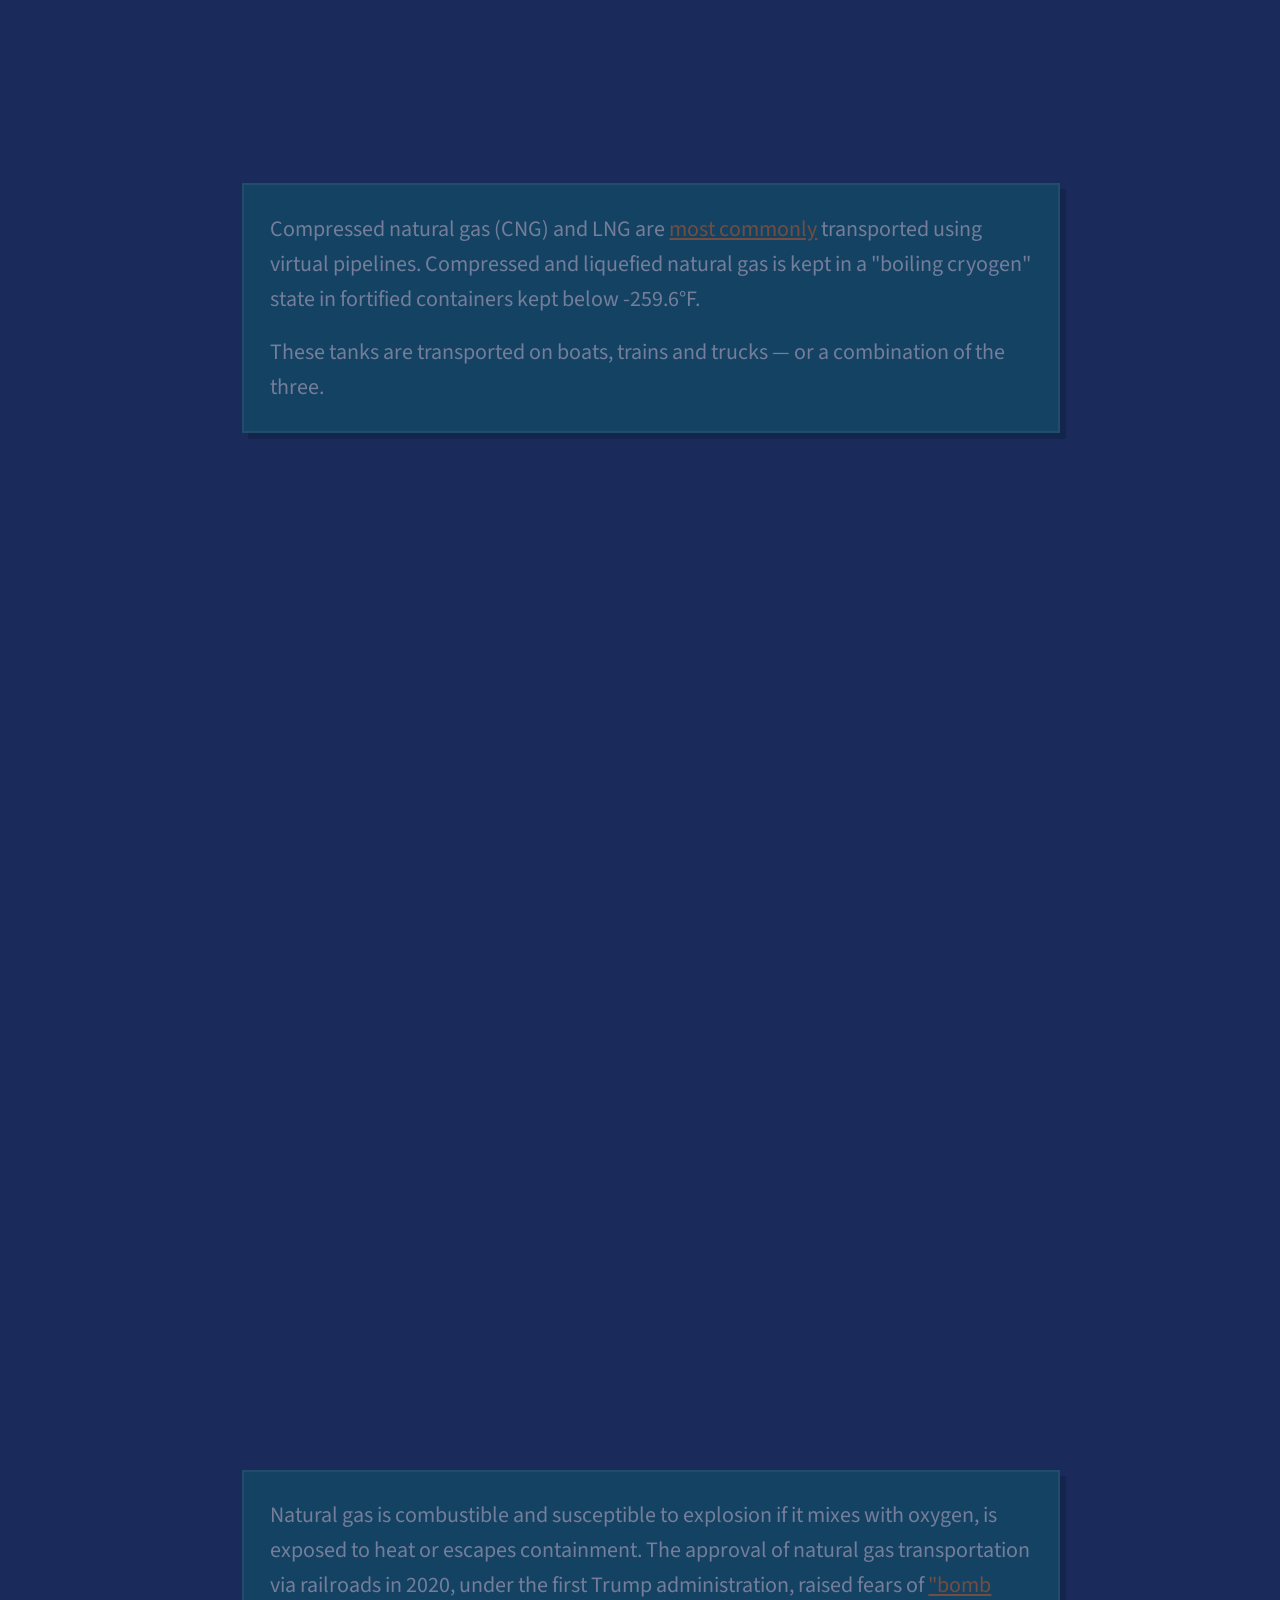
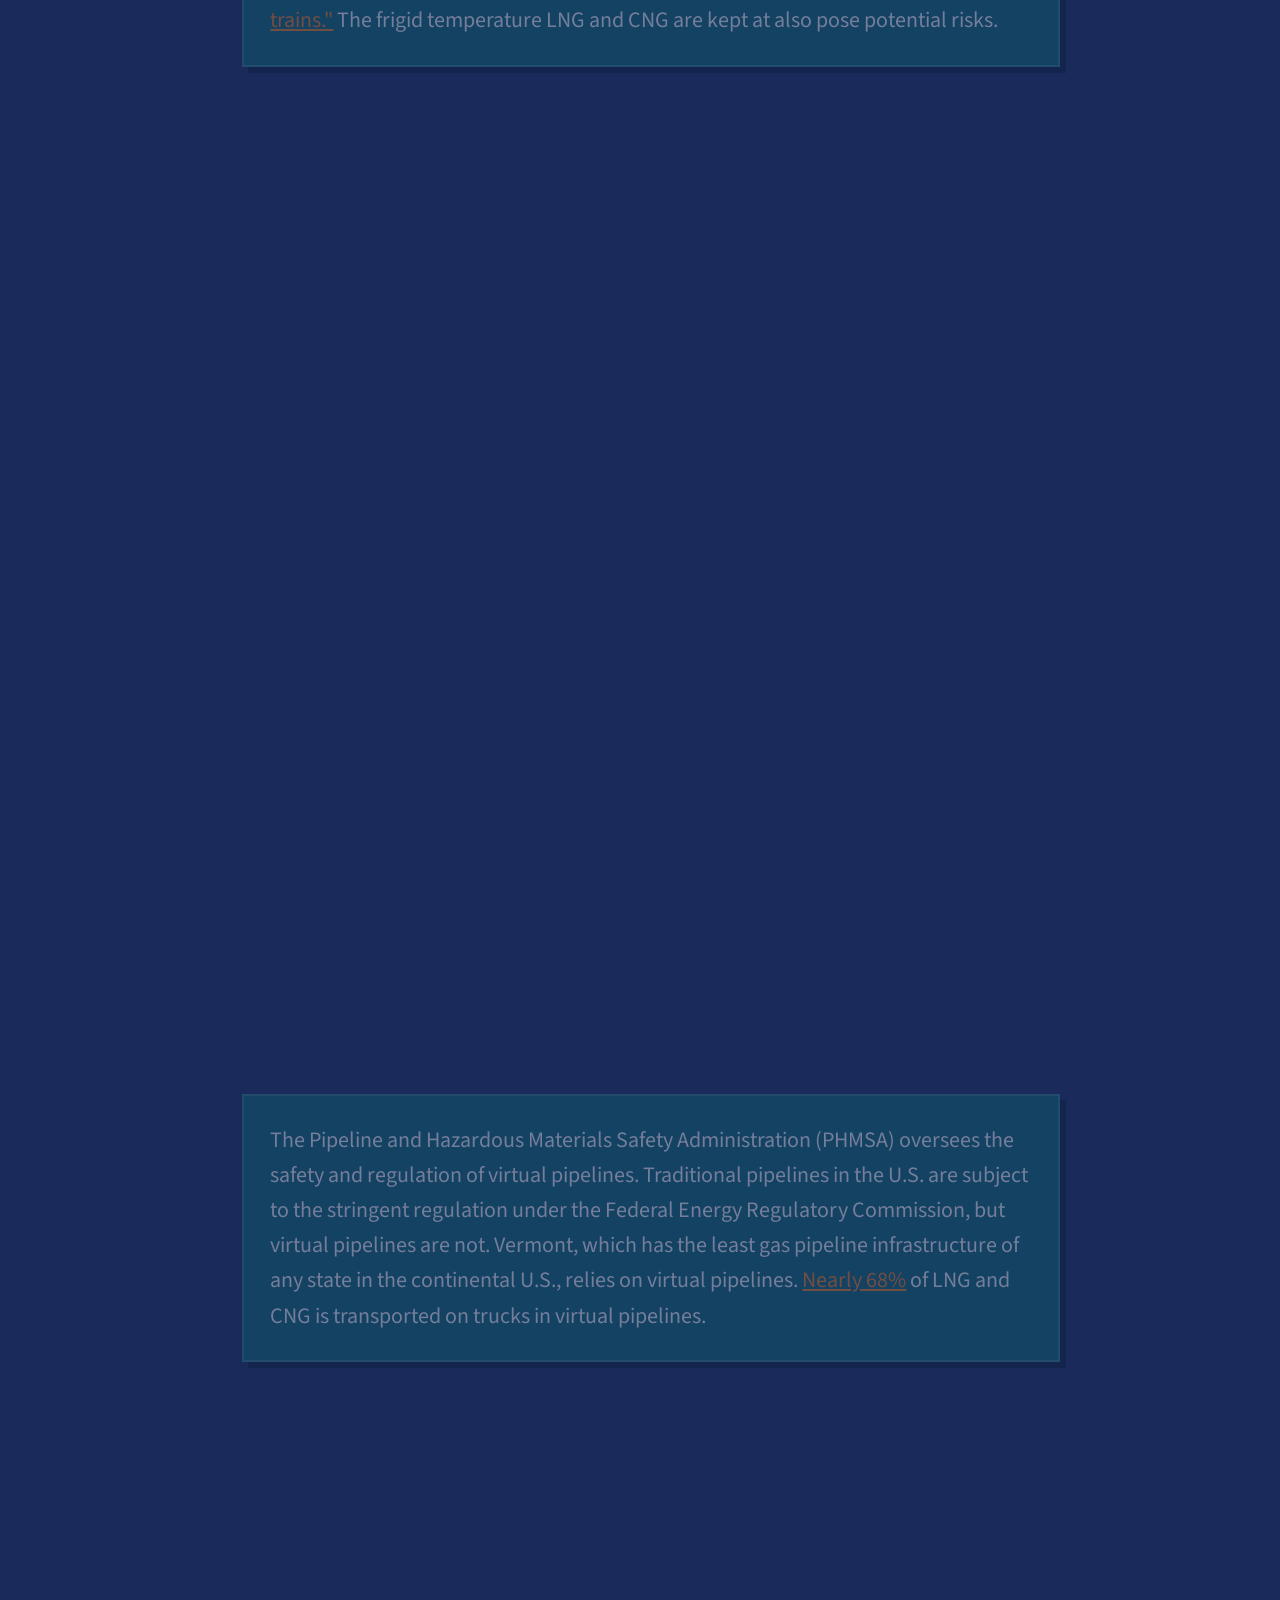
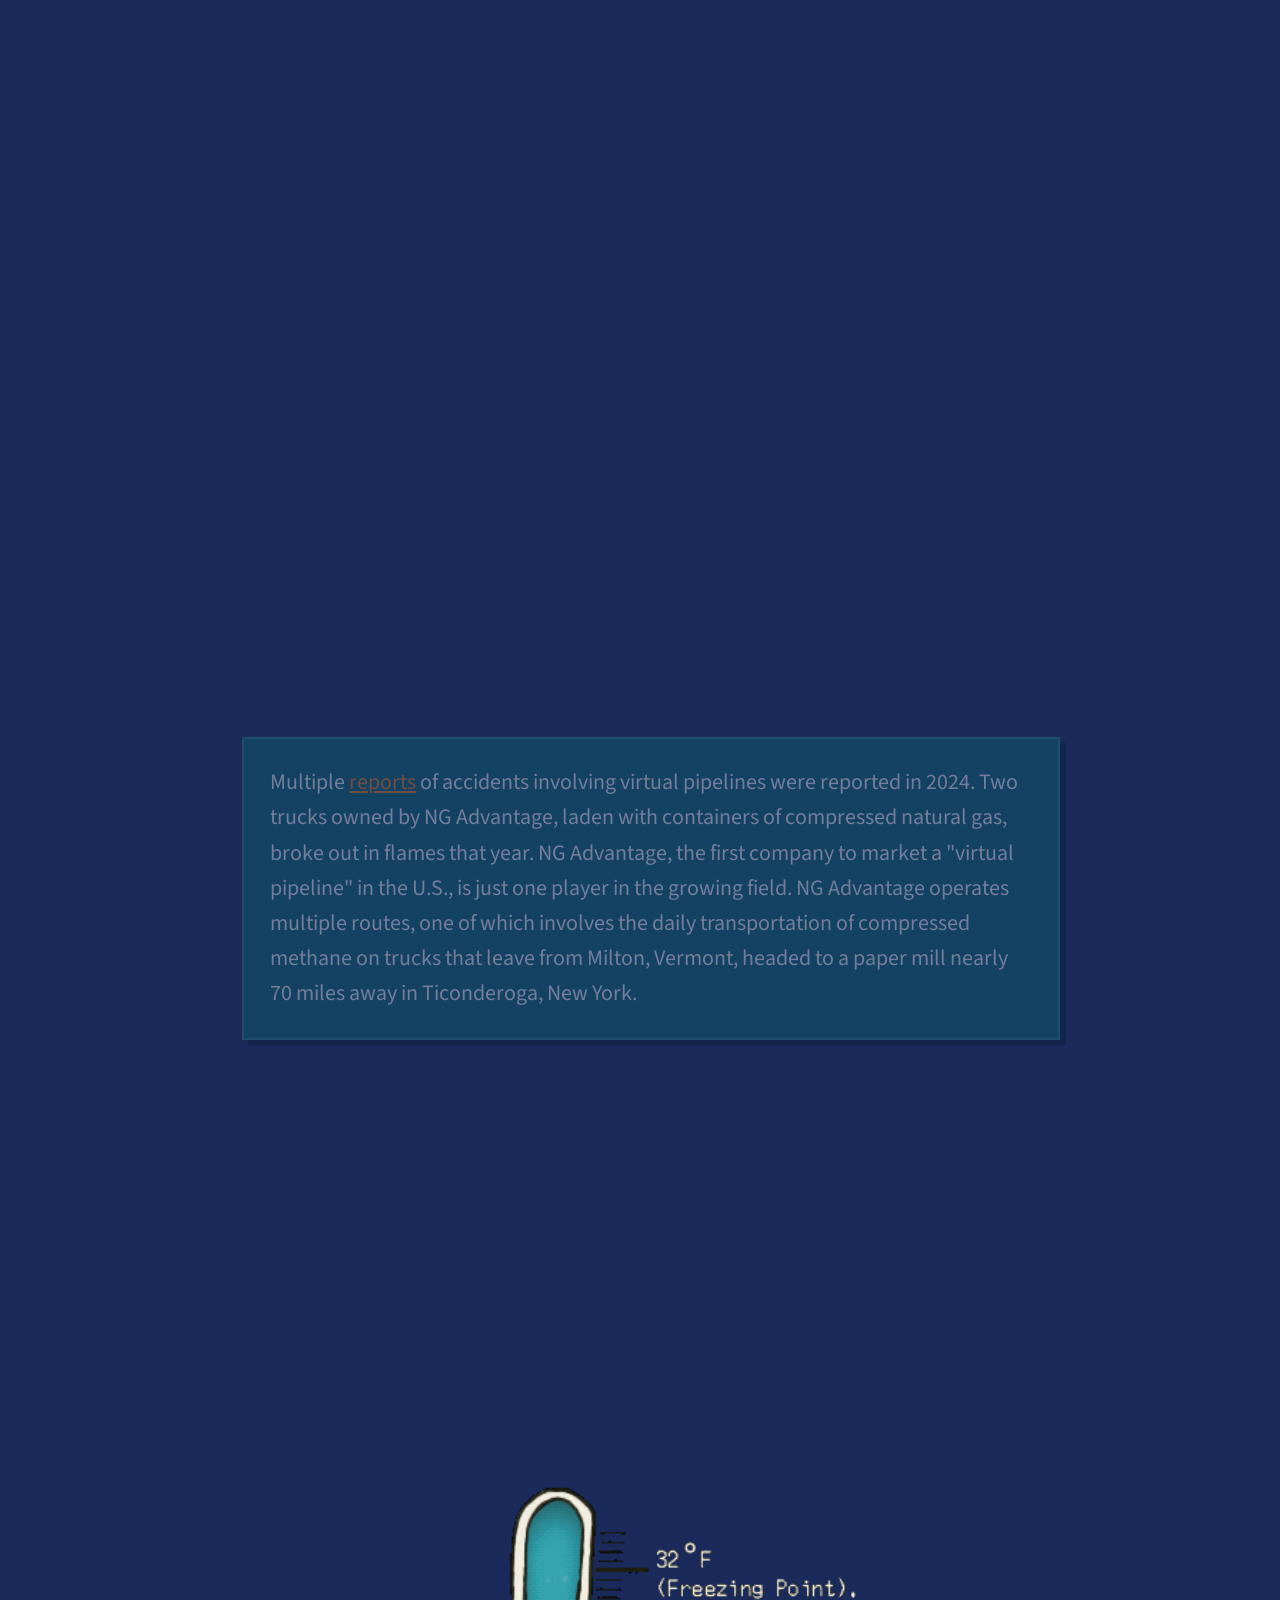
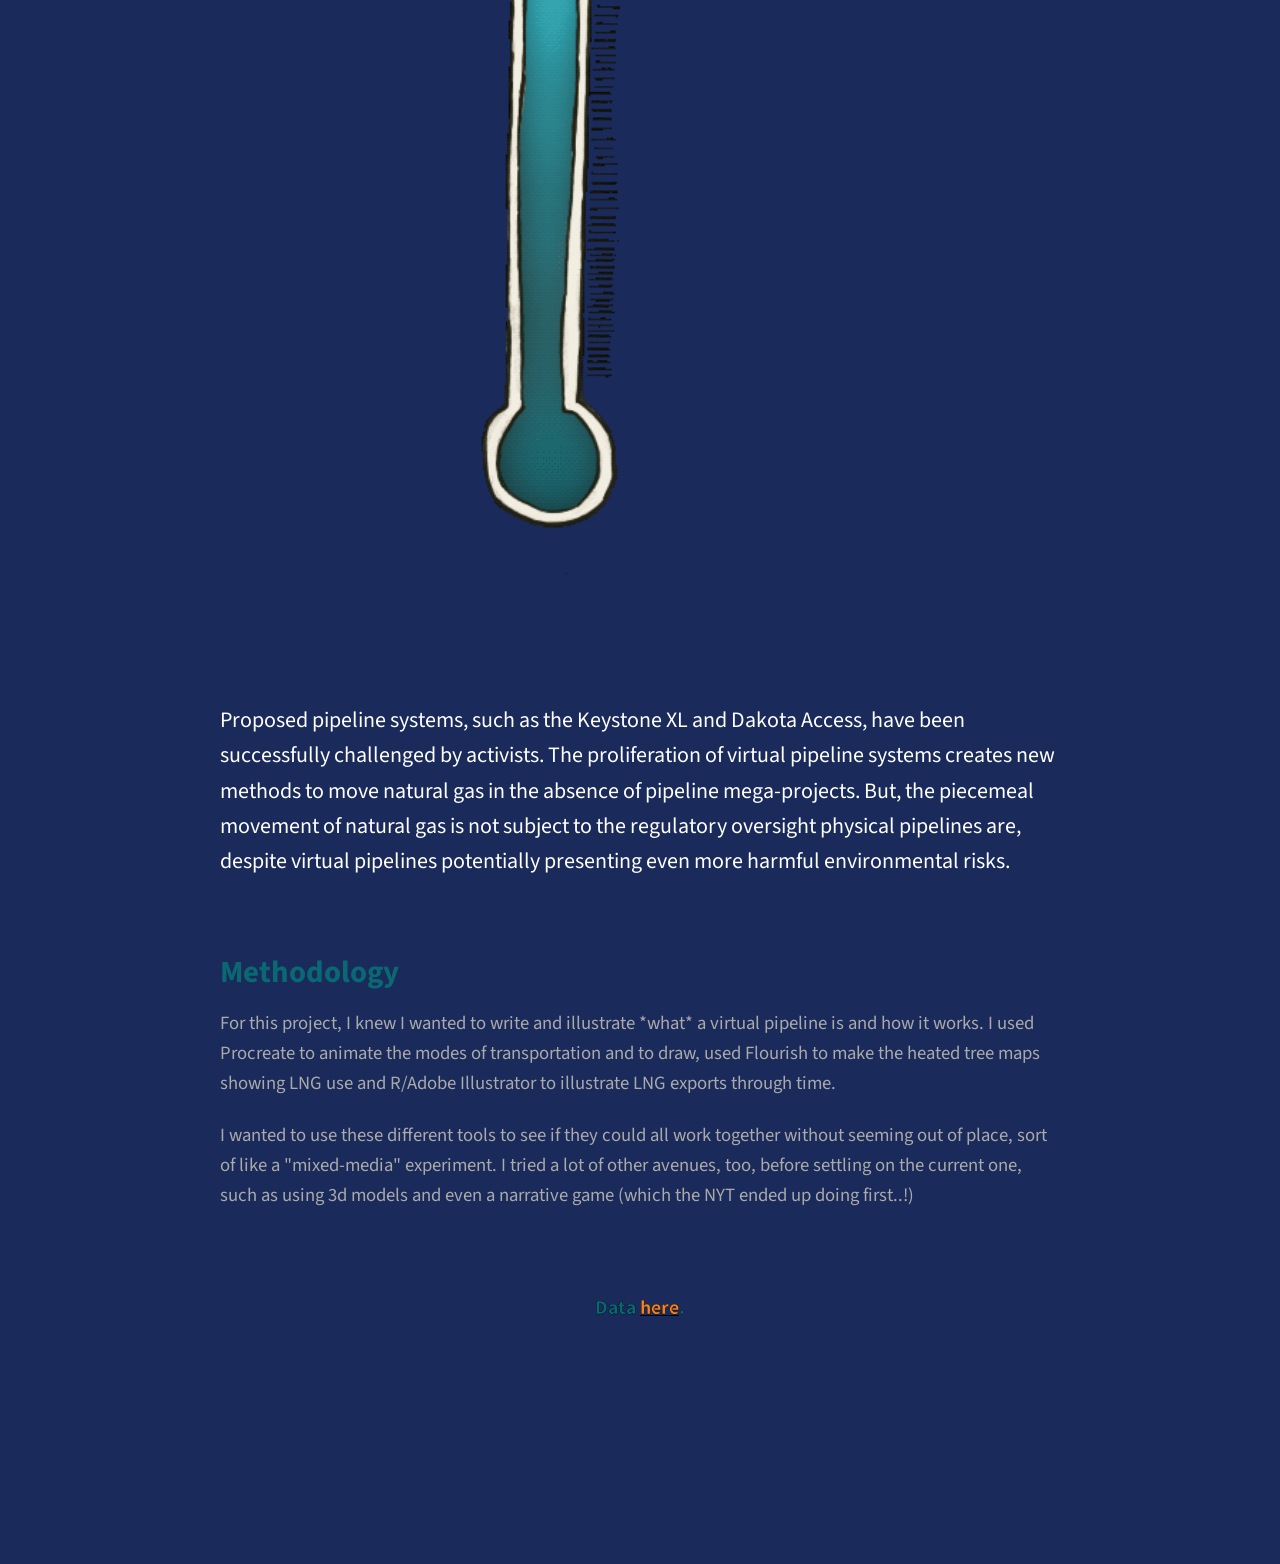
==== commit 6aa2d88a: "Update index.html" ====
--- a/index.html
+++ b/index.html
@@ -654,7 +654,8 @@
     </script>
     <div class="content" style="padding-top:2em;">
         <h2 style="font-size:1.4em; font-weight:bold; color:#096872; margin:0 0 0.5em;">Methodology</h2>
-        <p>For this project, I</p>
+        <p style="color:#aaaaaa; font-size:0.85em;">For this project, I knew I wanted to write and illustrate *what* a virtual pipeline is and how it works. I used Procreate to animate the modes of transportation and to draw, used Flourish to make the heated tree maps showing LNG use and R/Adobe Illustrator to illustrate LNG exports through time.</p>
+        <p style="color:#aaaaaa; font-size:0.85em;">I wanted to use these different tools to see if they could all work together without seeming out of place, sort of like a "mixed-media" experiment. I tried a lot of other avenues, too, before settling on the current one, such as using 3d models and even a narrative game (which the NYT ended up doing first..!) </p>
     </div>
     <div class="footer">
         <p><span style="color:#096872">Data </span><a href="https://github.com/natalierjonas/virtual-pipelines">here</a><span style="color:#096872">.</span></p>
